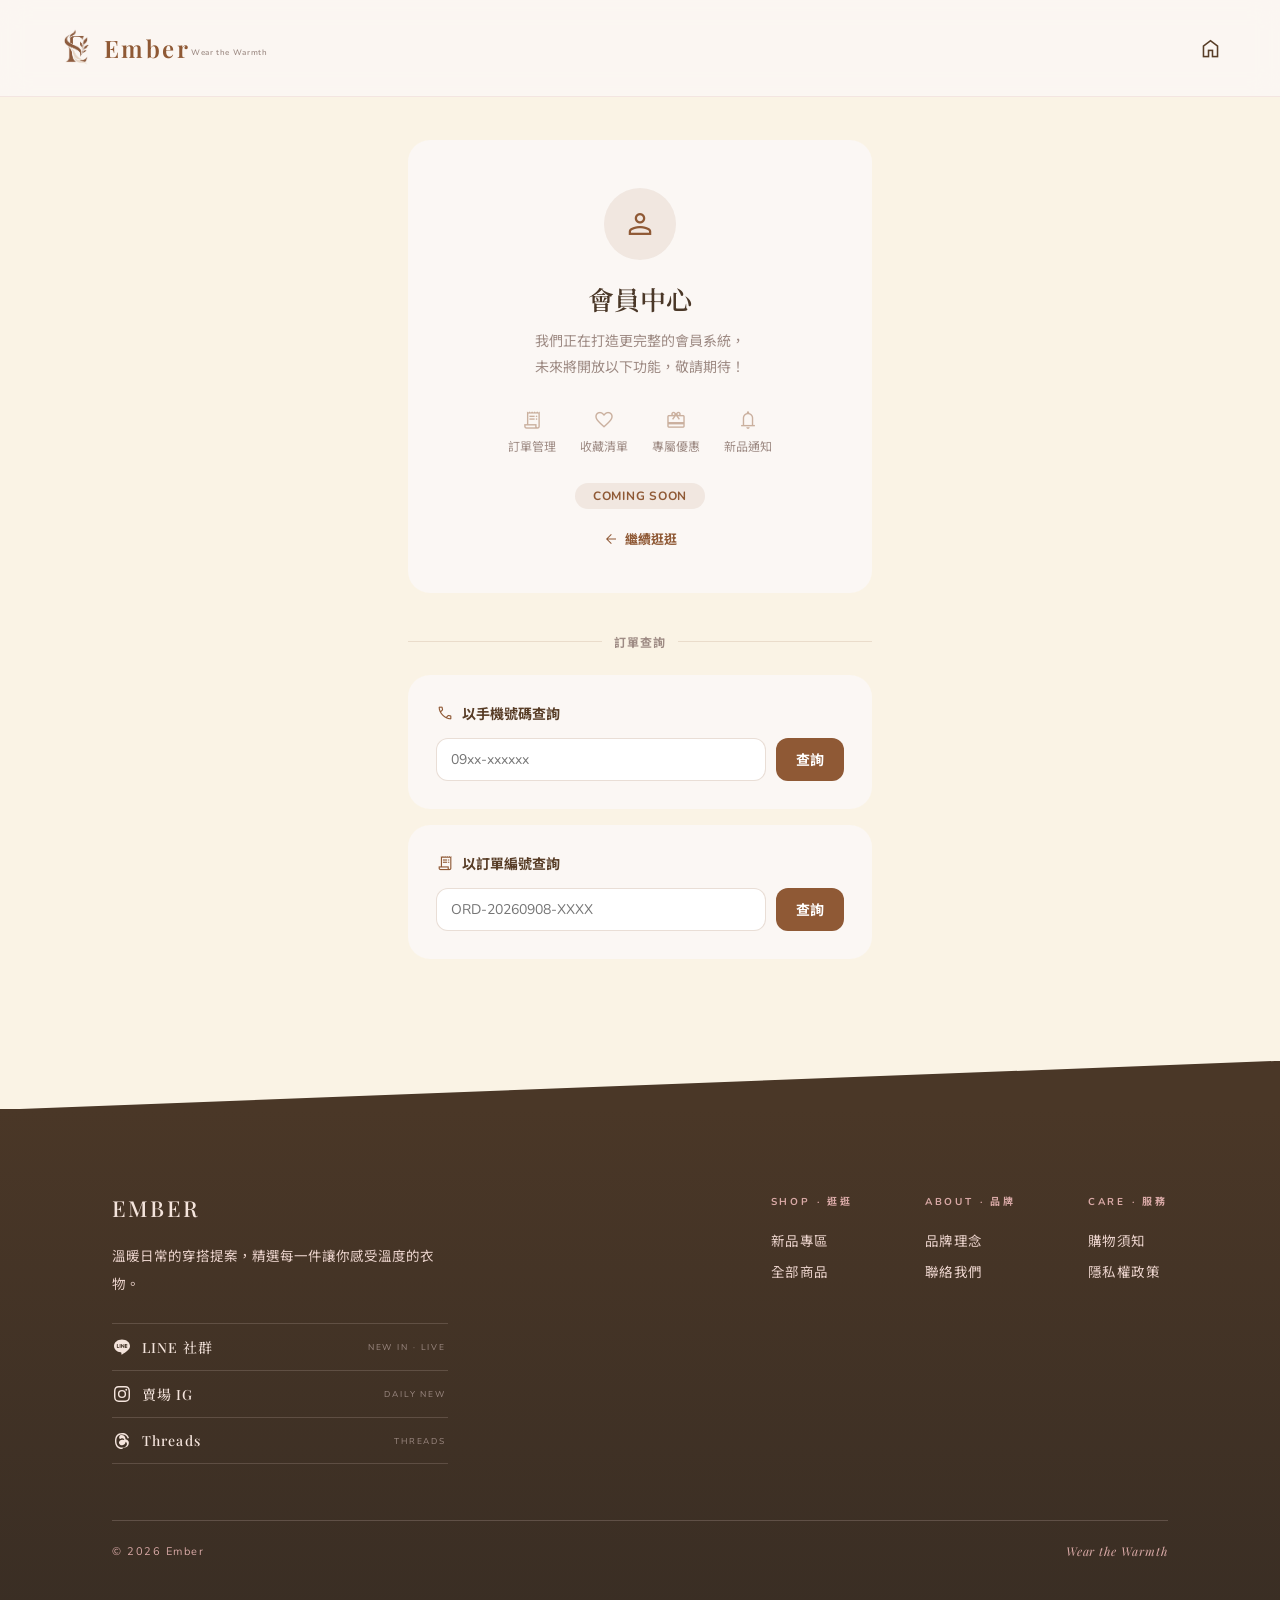
==== account.html @ b95851ab "update logo brand content" ====
<!DOCTYPE html>
<html lang="zh-Hant">
<head>
  <meta charset="utf-8">
  <meta name="viewport" content="width=device-width, initial-scale=1.0">
  <title>會員中心｜Ember</title>
  <meta name="theme-color" content="#FBF7F4">
  <link rel="preconnect" href="https://fonts.googleapis.com">
  <link rel="preconnect" href="https://fonts.gstatic.com" crossorigin>
  <link href="https://fonts.googleapis.com/css2?family=Playfair+Display:ital,wght@0,500;0,600;1,500;1,600&family=Noto+Serif+TC:wght@500;600;700&family=Nunito:ital,wght@0,300..800;1,400..700&family=Noto+Sans+TC:wght@300;400;500;700&display=swap" rel="stylesheet">
  <link href="https://fonts.googleapis.com/css2?family=Material+Symbols+Outlined:wght,FILL@100..700,0..1&display=swap" rel="stylesheet">
  <link rel="stylesheet" href="style.css">
  <style>
    .account-page {
      max-width: 560px;
      margin: 0 auto;
      padding: 120px 20px 80px;
    }
    @media (min-width: 768px) { .account-page { padding: 140px 48px 100px; } }

    /* ── Coming-soon banner ── */
    .coming-banner {
      text-align: center;
      padding: 48px 24px 40px;
      background: var(--c-surface);
      border-radius: var(--r-card);
      margin-bottom: 40px;
    }
    .coming-icon {
      width: 72px; height: 72px;
      margin: 0 auto 20px;
      background: rgba(143,89,53,.1);
      border-radius: 50%;
      display: flex; align-items: center; justify-content: center;
    }
    .coming-icon .material-symbols-outlined {
      font-size: 36px;
      color: var(--c-primary);
    }
    .coming-title {
      font-family: 'Noto Serif TC', serif;
      font-size: clamp(20px, 4vw, 26px);
      font-weight: 600;
      color: var(--c-ft-dark);
      margin-bottom: 12px;
    }
    .coming-sub {
      font-size: 14px;
      color: var(--c-secondary);
      line-height: 1.85;
      margin-bottom: 28px;
    }
    .coming-features {
      display: flex;
      justify-content: center;
      gap: 24px;
      flex-wrap: wrap;
      margin-bottom: 28px;
    }
    .coming-feat {
      display: flex; flex-direction: column; align-items: center; gap: 6px;
      font-size: 12px; color: var(--c-secondary);
    }
    .coming-feat .material-symbols-outlined {
      font-size: 22px;
      color: rgba(143,89,53,.45);
    }
    .coming-badge {
      display: inline-block;
      padding: 5px 18px;
      background: rgba(143,89,53,.1);
      border-radius: var(--r-pill);
      font-size: 12px; font-weight: 700;
      color: var(--c-primary);
      letter-spacing: .06em;
    }
    .coming-shop-link {
      display: inline-flex; align-items: center; gap: 6px;
      margin-top: 20px;
      font-size: 13px; font-weight: 700;
      color: var(--c-primary);
      text-decoration: none;
      transition: opacity .2s;
    }
    .coming-shop-link:hover { opacity: .75; }

    /* ── Divider ── */
    .section-divider {
      display: flex; align-items: center; gap: 12px;
      margin-bottom: 24px;
    }
    .section-divider::before,
    .section-divider::after {
      content: ''; flex: 1;
      height: 1px; background: rgba(143,89,53,.15);
    }
    .section-divider span {
      font-size: 12px; font-weight: 700;
      color: var(--c-secondary); letter-spacing: .08em;
      white-space: nowrap;
    }

    /* ── Query cards ── */
    .query-card {
      background: var(--c-surface);
      border-radius: var(--r-card);
      padding: 28px;
      margin-bottom: 16px;
    }
    .query-card-title {
      font-weight: 700; font-size: 14px;
      color: var(--c-on-surface);
      margin-bottom: 14px;
      display: flex; align-items: center; gap: 8px;
    }
    .query-card-title .material-symbols-outlined { color: var(--c-primary); font-size: 18px; }

    .query-row { display: flex; gap: 10px; }
    .query-input {
      flex: 1;
      padding: 11px 14px;
      border: 1.5px solid rgba(143,89,53,.2);
      border-radius: var(--r-input);
      background: #fff; font-family: inherit;
      font-size: 14px; color: var(--c-on-surface);
      outline: none; transition: border-color .2s;
    }
    .query-input:focus { border-color: var(--c-primary); }

    .btn-query {
      padding: 11px 20px;
      background: var(--c-primary); color: #fff;
      border: none; border-radius: var(--r-input);
      font-family: inherit; font-size: 14px; font-weight: 700;
      cursor: pointer; white-space: nowrap;
      transition: background .2s;
    }
    .btn-query:hover { background: var(--c-primary-dark); }
    .btn-query:disabled { opacity: .55; cursor: not-allowed; }

    /* ── Order result cards ── */
    .order-card {
      background: #fff;
      border-radius: 12px;
      padding: 16px 20px;
      margin-top: 10px;
      cursor: pointer;
      transition: box-shadow .2s;
      text-decoration: none; display: block; color: inherit;
      border: 1px solid rgba(143,89,53,.1);
    }
    .order-card:hover { box-shadow: 0 4px 20px rgba(74,43,39,.1); }
    .order-card-head {
      display: flex; justify-content: space-between; align-items: center;
      margin-bottom: 4px;
    }
    .order-no { font-size: 13px; font-weight: 700; }
    .order-date { font-size: 12px; color: var(--c-secondary); margin-bottom: 4px; }
    .status-pill {
      display: inline-block; padding: 2px 10px;
      border-radius: var(--r-pill);
      font-size: 12px; font-weight: 700;
    }
    .status-pending  { background: rgba(230,126,34,.15); color: #c0772a; }
    .status-paid     { background: rgba(39,174,96,.15);  color: #1e8449; }
    .status-shipped  { background: rgba(41,128,185,.15); color: #1a5e8a; }
    .status-done     { background: rgba(39,174,96,.15);  color: #1e8449; }
    .status-cancelled{ background: rgba(192,57,43,.15);  color: #922b21; }
    .order-items { font-size: 12px; color: var(--c-secondary); white-space: nowrap; overflow: hidden; text-overflow: ellipsis; }
    .order-total { font-size: 14px; font-weight: 700; color: var(--c-primary); margin-top: 4px; }

    .result-msg { font-size: 14px; color: var(--c-secondary); text-align: center; padding: 24px 0; }
  </style>
</head>
<body>

<!-- HEADER -->
<header id="site-header">
  <nav class="header-nav">
    <a href="index.html" class="header-logo" aria-label="品牌首頁">
      <img src="/image/cloth_logo.png" alt="Wear the Warmth">
      <p class="logo-text">Ember</p>
      <span class="logo-text-span">Wear the Warmth</span>
    </a>
    <div class="header-actions">
      <a href="index.html" class="icon-btn" aria-label="回首頁">
        <span class="material-symbols-outlined">home</span>
      </a>
      <button type="button" class="icon-btn" aria-label="購物車" onclick="Cart.open()">
        <span class="material-symbols-outlined">shopping_cart</span>
        <span id="cart-badge"></span>
      </button>
    </div>
  </nav>
</header>

<!-- CART DRAWER -->
<div id="cart-overlay" onclick="Cart.close()"></div>
<aside id="cart-drawer" aria-label="購物車">
  <div class="cart-head">
    <button class="cart-close" onclick="Cart.close()" aria-label="關閉購物車">
      <span class="material-symbols-outlined">close</span>
    </button>
    <p class="cart-title">SHOPPING CART <span style="color:#A85C55">♥</span></p>
    <span class="cart-subtitle">購 物 車</span>
  </div>
  <div class="cart-body" id="cart-body">
    <div class="cart-empty-state">
      <span class="material-symbols-outlined">shopping_cart</span>
      <p>購物車還空著</p>
      <a href="/#shop" onclick="Cart.close()">去逛逛 →</a>
    </div>
  </div>
  <div class="cart-foot">
    <div class="cart-total-box">
      <div class="cart-total-row">
        <span class="cart-total-label">小計</span>
        <span class="cart-total-amt" id="cart-total">NT$0</span>
      </div>
      <p class="cart-total-note">運費將於結帳時計算</p>
    </div>
    <a href="/checkout.html" class="cart-btn-checkout">前往結帳</a>
    <button class="cart-btn-continue" onclick="Cart.close()">繼續購物</button>
    <div class="cart-perks">
      <div class="cart-perk">
        <span class="material-symbols-outlined">local_shipping</span>
        <p class="cart-perk-title">滿額免運</p>
        <p class="cart-perk-desc">消費滿 NT$5,000<br>享免運優惠</p>
      </div>
      <div class="cart-perk">
        <span class="material-symbols-outlined">package_2</span>
        <p class="cart-perk-title">快速出貨</p>
        <p class="cart-perk-desc">現貨 1–3 天<br>快速出貨</p>
      </div>
      <div class="cart-perk">
        <span class="material-symbols-outlined">favorite</span>
        <p class="cart-perk-title">貼心服務</p>
        <p class="cart-perk-desc">有問題歡迎<br>聯繫客服</p>
      </div>
    </div>
  </div>
</aside>

<div id="toast"></div>

<main class="account-page">

  <!-- Coming Soon Banner -->
  <div class="coming-banner">
    <div class="coming-icon">
      <span class="material-symbols-outlined">person</span>
    </div>
    <h1 class="coming-title">會員中心</h1>
    <p class="coming-sub">
      我們正在打造更完整的會員系統，<br>
      未來將開放以下功能，敬請期待！
    </p>
    <div class="coming-features">
      <div class="coming-feat">
        <span class="material-symbols-outlined">receipt_long</span>
        訂單管理
      </div>
      <div class="coming-feat">
        <span class="material-symbols-outlined">favorite</span>
        收藏清單
      </div>
      <div class="coming-feat">
        <span class="material-symbols-outlined">redeem</span>
        專屬優惠
      </div>
      <div class="coming-feat">
        <span class="material-symbols-outlined">notifications</span>
        新品通知
      </div>
    </div>
    <span class="coming-badge">COMING SOON</span>
    <br>
    <a class="coming-shop-link" href="index.html#shop">
      <span class="material-symbols-outlined" style="font-size:16px">arrow_back</span>
      繼續逛逛
    </a>
  </div>

  <!-- 訂單查詢 -->
  <div class="section-divider"><span>訂單查詢</span></div>

  <div class="query-card">
    <p class="query-card-title">
      <span class="material-symbols-outlined">phone</span>以手機號碼查詢
    </p>
    <div class="query-row">
      <input class="query-input" type="tel" id="input-phone"
             placeholder="09xx-xxxxxx"
             onkeydown="if(event.key==='Enter') queryByPhone()">
      <button class="btn-query" id="btn-phone" onclick="queryByPhone()">查詢</button>
    </div>
    <div id="phone-results"></div>
  </div>

  <div class="query-card">
    <p class="query-card-title">
      <span class="material-symbols-outlined">receipt_long</span>以訂單編號查詢
    </p>
    <div class="query-row">
      <input class="query-input" type="text" id="input-order-no"
             placeholder="ORD-20260908-XXXX"
             onkeydown="if(event.key==='Enter') queryByOrderNo()">
      <button class="btn-query" id="btn-order-no" onclick="queryByOrderNo()">查詢</button>
    </div>
    <div id="orderno-results"></div>
  </div>

</main>

<!-- footer 由 script.js renderFooter() 動態插入 -->

<script src="script.js"></script>
<script>
  const API = 'https://brand-api.crazyfunlife8.workers.dev';

  const STATUS_LABEL = {
    pending:'待付款', paid:'已付款',
    shipped:'已出貨', done:'已完成', cancelled:'已取消',
  };

  async function queryByPhone() {
    const phone = document.getElementById('input-phone').value.trim();
    if (!phone) return;
    const btn = document.getElementById('btn-phone');
    btn.disabled = true; btn.textContent = '查詢中…';
    try {
      const res  = await fetch(`${API}/api/orders?phone=${encodeURIComponent(phone)}`);
      const data = await res.json();
      renderResults('phone-results', data.orders || []);
    } catch {
      document.getElementById('phone-results').innerHTML =
        '<p class="result-msg">查詢失敗，請稍後再試。</p>';
    } finally {
      btn.disabled = false; btn.textContent = '查詢';
    }
  }

  async function queryByOrderNo() {
    const no = document.getElementById('input-order-no').value.trim();
    if (!no) return;
    const btn = document.getElementById('btn-order-no');
    btn.disabled = true; btn.textContent = '查詢中…';
    try {
      const res  = await fetch(`${API}/api/orders/${no}`);
      const data = await res.json();
      if (data.ok) renderResults('orderno-results', [data.order]);
      else document.getElementById('orderno-results').innerHTML =
        '<p class="result-msg">找不到此訂單編號。</p>';
    } catch {
      document.getElementById('orderno-results').innerHTML =
        '<p class="result-msg">查詢失敗，請稍後再試。</p>';
    } finally {
      btn.disabled = false; btn.textContent = '查詢';
    }
  }

  function renderResults(containerId, orders) {
    const el = document.getElementById(containerId);
    if (!orders.length) {
      el.innerHTML = '<p class="result-msg">查無訂單紀錄。</p>';
      return;
    }
    el.innerHTML = orders.map(o => `
      <a class="order-card" href="order.html?no=${o.order_no}">
        <div class="order-card-head">
          <span class="order-no">${o.order_no}</span>
          <span class="status-pill status-${o.status}">${STATUS_LABEL[o.status] || o.status}</span>
        </div>
        <p class="order-date">${o.created_at?.slice(0,16) || ''}</p>
        <p class="order-items">${o.items.map(i => i.name).join('、')}</p>
        <p class="order-total">NT$${o.total.toLocaleString()}</p>
      </a>`).join('');
  }

  const urlNo = new URLSearchParams(location.search).get('no');
  if (urlNo) {
    document.getElementById('input-order-no').value = urlNo;
    queryByOrderNo();
  }
</script>
</body>
</html>
---- style.css ----
/* ══════════════════════════════════════════
   DESIGN TOKENS
══════════════════════════════════════════ */
:root {
  --c-primary:      #8f5935;
  --c-primary-dark: #754122;
  --c-surface:      #FBF7F4;
  --c-body:         #FAF3E5;
  --c-on-surface:   #583d27;
  --c-secondary:    #9E8B84;
  --c-accent:       #D9A9A6;
  --c-accent-mid:   #aa7a43;
  --c-ft-dark:      #4a3727;
  --c-ft-darker:    #3A2E24;
  --r-card:         22px;
  --r-btn:          14px;
  --r-pill:         9999px;
  --r-input:        12px;
}

/* ══════════════════════════════════════════
   BASE
══════════════════════════════════════════ */
*, *::before, *::after { box-sizing: border-box; margin: 0; padding: 0; }
html { scroll-behavior: smooth; }
body {
  font-family: 'Nunito', 'Noto Sans TC', sans-serif;
  background: var(--c-body);
  color: var(--c-on-surface);
  overflow-x: hidden;
  -webkit-font-smoothing: antialiased;
}
a { color: inherit; }
button { font-family: inherit; }
img { display: block; max-width: 100%; }

.material-symbols-outlined {
  font-variation-settings: 'FILL' 0, 'wght' 300, 'GRAD' 0, 'opsz' 24;
  vertical-align: middle;
}

/* ══════════════════════════════════════════
   SCROLL REVEAL
══════════════════════════════════════════ */
.reveal {
  opacity: 0;
  transform: translateY(20px);
  transition: opacity .8s cubic-bezier(.25,.46,.45,.94),
              transform .8s cubic-bezier(.25,.46,.45,.94);
}
.reveal.visible { opacity: 1; transform: translateY(0); }

/* ══════════════════════════════════════════
   HEADER
══════════════════════════════════════════ */
#site-header {
  position: fixed; top: 0; left: 0; width: 100%; z-index: 50;
  background: rgba(251,247,244,.92);
  backdrop-filter: blur(14px);
  -webkit-backdrop-filter: blur(14px);
  border-bottom: 1px solid rgba(192,128,122,.15);
  transition: box-shadow .3s;
}
#site-header.scrolled { box-shadow: 0 2px 20px rgba(74,43,39,.1); }

.header-nav {
  display: flex; align-items: center; gap: 4px;
  width: 100%; padding: 0 20px;
  max-width: 1280px; margin: 0 auto;
  height: 80px;
}
@media (min-width: 768px) { .header-nav { height: 96px; padding: 0 48px; } }

.header-logo {
  display: flex; align-items: center; text-decoration: none; flex-shrink: 0;
}
.header-logo img { height: 48px; width: auto; object-fit: contain; }
@media (min-width: 768px) { .header-logo img { height: 56px; } }
/* 文字 logo 備用 (沒有圖時顯示) */
.logo-text {
  font-family: 'Playfair Display', serif;
  font-size: 24px; font-weight: 600;
  color: var(--c-primary); letter-spacing: .1em;
}
.logo-text-span {
  font-family: 'Nunito', 'Noto Sans TC', sans-serif;
  font-size: 8px; font-weight: 600;
  color: var(--c-secondary); letter-spacing: .08em;
  top: 4px; left: 1px;
  position: relative;
}

.header-actions { display: flex; align-items: center; gap: 2px; margin-left: auto; }

.icon-btn {
  display: flex; align-items: center; justify-content: center;
  width: 44px; height: 44px;
  background: none; border: none; cursor: pointer;
  color: var(--c-on-surface);
  transition: color .3s;
  position: relative; text-decoration: none;
}
.icon-btn:hover { color: var(--c-primary); }
.icon-btn .material-symbols-outlined { font-size: 25px; }

#cart-badge {
  display: none; position: absolute; top: 5px; right: 2px;
  background: var(--c-primary); color: #FFF3EE;
  font-size: 10px; line-height: 1; border-radius: var(--r-pill);
  min-width: 16px; height: 16px;
  align-items: center; justify-content: center; padding: 0 3px;
}
#cart-badge.show { display: flex; }

/* Search Bar (below header) */
#search-bar {
  display: none; padding: 12px 20px;
  background: rgba(251,247,244,.98);
  border-top: 1px solid rgba(192,128,122,.12);
}
#search-bar.open { display: block; }
#search-input {
  width: 100%; padding: 10px 16px;
  background: #F5EDE8; border: 1px solid rgba(192,128,122,.3);
  border-radius: var(--r-input); outline: none;
  font-family: 'Nunito', 'Noto Sans TC', sans-serif;
  font-size: 14px; color: var(--c-on-surface);
  transition: border-color .25s;
}
#search-input:focus { border-color: var(--c-primary); }
#search-input::placeholder { color: var(--c-secondary); }

/* ══════════════════════════════════════════
   NAVIGATION DRAWER
══════════════════════════════════════════ */
#drawer-overlay {
  position: fixed; inset: 0;
  background: rgba(58,46,36,.25);
  backdrop-filter: blur(4px);
  z-index: 65;
  opacity: 0; pointer-events: none;
  transition: opacity .35s;
}
#drawer-overlay.open { opacity: 1; pointer-events: auto; }

#nav-drawer {
  position: fixed; inset: 0;
  background: var(--c-surface);
  z-index: 70;
  display: flex; flex-direction: column;
  overflow-y: auto;
  transform: translateX(-100%);
  transition: transform .4s cubic-bezier(.25,.46,.45,.94);
}
#nav-drawer.open { transform: translateX(0); }

.drawer-inner {
  display: flex; flex-direction: column; min-height: 100%;
  padding: 16px 24px 32px;
  max-width: 1280px; margin: 0 auto; width: 100%;
}
@media (min-width: 768px) { .drawer-inner { padding: 32px 48px 48px; } }

.drawer-topbar {
  display: flex; align-items: center; justify-content: space-between;
  height: 80px; margin-bottom: 24px; flex-shrink: 0;
}
@media (min-width: 768px) { .drawer-topbar { height: 96px; } }

.drawer-spacer { width: 48px; }

.drawer-logo img { height: 3.8rem; width: auto; object-fit: contain; }
@media (min-width: 768px) { .drawer-logo img { height: 5rem; } }

.drawer-close {
  display: flex; align-items: center; justify-content: center;
  width: 48px; height: 48px;
  background: none; border: none; cursor: pointer;
  color: var(--c-primary); transition: color .3s;
}
.drawer-close:hover { color: var(--c-on-surface); }
.drawer-close .material-symbols-outlined { font-size: 28px; }

/* Eyebrow */
.drawer-eyebrow {
  display: flex; align-items: center; gap: 14px;
  font-family: 'Nunito', sans-serif;
  font-size: 10px; letter-spacing: .4em; text-indent: .4em;
  text-transform: uppercase; color: var(--c-accent-mid);
}
.drawer-eyebrow::before, .drawer-eyebrow::after {
  content: ""; width: 30px; height: 1px;
}
.drawer-eyebrow::before { background: linear-gradient(90deg, transparent, rgba(192,128,122,.55)); }
.drawer-eyebrow::after  { background: linear-gradient(90deg, rgba(192,128,122,.55), transparent); }

/* Nav Links */
.drawer-nav {
  display: flex; flex-direction: column;
  align-items: center; justify-content: center;
  flex-grow: 1; gap: 24px;
}

.drawer-link {
  display: flex; flex-direction: column; align-items: center; gap: 7px;
  text-decoration: none; transition: opacity .3s;
}
.drawer-zh {
  font-family: 'Playfair Display', 'Noto Serif TC', Georgia, serif;
  font-weight: 500;
  font-size: clamp(21px, 4.6vw, 27px);
  letter-spacing: .3em; text-indent: .3em;
  color: var(--c-on-surface); line-height: 1.3; transition: color .3s;
}
.drawer-en {
  font-family: 'Playfair Display', serif;
  font-style: italic; font-size: 12.5px;
  letter-spacing: .08em; color: var(--c-accent-mid); transition: color .3s;
}
.drawer-link:hover .drawer-zh,
.drawer-link:hover .drawer-en { color: var(--c-primary); }

.drawer-sep { width: 26px; height: 1px; background: rgba(192,128,122,.4); }

/* Drawer footer */
.drawer-foot { margin-top: auto; padding-top: 40px; }
.drawer-tagline {
  display: flex; align-items: center; gap: 16px; margin-bottom: 24px;
}
.drawer-tagline-line { flex: 1; height: 1px; background: rgba(192,128,122,.3); }
.drawer-tagline-text {
  font-size: 10px; letter-spacing: .35em; text-transform: uppercase;
  color: rgba(158,139,132,.8); white-space: nowrap;
}
.drawer-socials { display: flex; flex-wrap: wrap; justify-content: center; gap: 24px; }
@media (min-width: 768px) { .drawer-socials { gap: 48px; } }
.drawer-social-link {
  font-size: 11px; letter-spacing: .15em; text-transform: uppercase;
  color: rgba(58,46,36,.7); text-decoration: none; transition: color .3s;
}
.drawer-social-link:hover { color: var(--c-primary); }

/* ══════════════════════════════════════════
   HERO
══════════════════════════════════════════ */
.hero {
  position: relative; overflow: hidden; text-align: center;
  padding: 58px 24px 0;
  background-color: var(--c-surface);
}

.hero-inner {
  position: relative; z-index: 2;
  max-width: 560px; margin: 0 auto; padding-bottom: 58px;
  opacity: 0; transform: translateY(16px);
  animation: heroIn .8s cubic-bezier(.2,.65,.25,1) .05s forwards;
}
@keyframes heroIn { to { opacity: 1; transform: none; } }
@media (prefers-reduced-motion: reduce) {
  .hero-inner { animation: none; opacity: 1; transform: none; }
}

.hero-logo { width: min(46vw, 210px); margin: 0 auto; }
.hero-logo img { width: 100%; height: auto; }

.hero-tagline {
  margin-top: 10px;
  font-family: 'Nunito', sans-serif; font-style: italic; font-weight: 600;
  font-size: 13.5px; letter-spacing: .18em; color: var(--c-secondary);
}

.hero-cta {
  display: inline-flex; align-items: center; gap: 9px;
  margin-top: 26px; padding: 15px 40px;
  background: var(--c-primary); color: #FFF3EE;
  text-decoration: none; border-radius: var(--r-pill);
  font-family: 'Nunito', 'Noto Sans TC', sans-serif;
  font-weight: 700; font-size: 13.5px; letter-spacing: .2em;
  box-shadow: 0 10px 24px -10px rgba(168,92,85,.55);
  transition: transform .25s cubic-bezier(.34,1.56,.64,1), box-shadow .25s;
}
.hero-cta:hover { transform: translateY(-3px) scale(1.02); box-shadow: 0 16px 30px -12px rgba(168,92,85,.6); }
.hero-cta .material-symbols-outlined { font-size: 17px; }

/* Deco elements */
.hero-deco {
  position: absolute; pointer-events: none; z-index: 0;
  width: clamp(70px, 12vw, 130px);
  height: clamp(70px, 12vw, 130px);
  border-radius: 50%;
  background: rgba(168,92,85,.06);
  opacity: .7;
}
.hero-deco.d1 { left: 4vw; top: 16%; rotate: -14deg; animation: floatY 7s ease-in-out infinite; }
.hero-deco.d2 { right: 3vw; bottom: 26%; rotate: 12deg; animation: floatY 8.5s ease-in-out infinite reverse; }
@keyframes floatY { 0%,100%{ translate: 0 0 } 50%{ translate: 0 -14px } }

.hero-spark {
  position: absolute; pointer-events: none;
  color: var(--c-accent); font-size: 15px; opacity: .85;
  animation: twinkle 2.6s ease-in-out infinite;
}
@keyframes twinkle { 0%,100%{ opacity: .25 } 50%{ opacity: .9 } }
@media (prefers-reduced-motion: reduce) { .hero-deco, .hero-spark { animation: none; } }

/* ══════════════════════════════════════════
   ANNOUNCEMENT BANNER (optional)
══════════════════════════════════════════ */
.announce-bar {
  background: var(--c-primary); color: #FFF3EE;
  text-align: center; padding: 10px 16px;
  font-size: 12.5px; letter-spacing: .1em;
  display: flex; align-items: center; justify-content: center; gap: 8px;
}
.announce-bar .material-symbols-outlined { font-size: 16px; }

/* ══════════════════════════════════════════
   PRODUCT SECTION
══════════════════════════════════════════ */
.shop-section {
  padding: 48px 20px 64px;
  max-width: 1280px; margin: 0 auto;
  border-top: 1px solid rgba(192,128,122,.1);
}
@media (min-width: 768px) { .shop-section { padding: 80px 48px; } }

.section-head { margin-bottom: 24px; }
@media (min-width: 768px) { .section-head { margin-bottom: 36px; } }

.section-title {
  font-family: 'Playfair Display', 'Noto Serif TC', Georgia, serif;
  font-size: 28px; font-weight: 500;
  color: var(--c-on-surface); line-height: 1.3; margin-bottom: 8px;
}
@media (min-width: 768px) { .section-title { font-size: 32px; } }

.section-subtitle { font-size: 15px; color: var(--c-secondary); }

/* ── Shop Layout ── */
.shop-layout {
  display: flex;
  align-items: flex-start;
}

/* ── Left Sidebar ── */
.shop-sidebar { display: none; }
@media (min-width: 768px) {
  .shop-sidebar {
    display: block;
    width: 172px;
    flex-shrink: 0;
    position: sticky;
    top: 108px;
    padding-right: 28px;
    margin-right: 40px;
    border-right: 1px solid rgba(192,128,122,.15);
  }
}

.sidebar-group { margin-bottom: 28px; }

.sidebar-group-title {
  display: block;
  font-family: 'Nunito', sans-serif;
  font-size: 10px; letter-spacing: .3em; text-transform: uppercase;
  color: var(--c-accent-mid);
  padding-bottom: 10px;
  border-bottom: 1px solid rgba(192,128,122,.18);
  margin-bottom: 6px;
}

.sidebar-list { list-style: none; }

.sidebar-btn {
  display: block; width: 100%;
  padding: 9px 12px 9px 14px;
  background: none;
  border: none;
  border-left: 2.5px solid transparent;
  cursor: pointer; text-align: left;
  font-family: 'Noto Sans TC', 'Nunito', sans-serif;
  font-size: 14px;
  color: var(--c-secondary);
  border-radius: 0 8px 8px 0;
  transition: background .2s, color .2s, border-color .2s;
}
.sidebar-btn:hover {
  background: rgba(168,92,85,.06);
  color: var(--c-on-surface);
}
.sidebar-btn.active {
  border-left-color: var(--c-primary);
  background: rgba(168,92,85,.08);
  color: var(--c-primary);
  font-weight: 600;
}

/* ── Sidebar parent / sub ── */
.sidebar-btn--parent {
  font-weight: 600;
  color: var(--c-on-surface);
  margin-top: 6px;
}
.sb-en {
  /* font-style: italic; */
  font-weight: 800;
  /* color: var(--c-accent-mid); */
  letter-spacing: .04em;
  margin-right: 3px;
}

.sidebar-sub {
  list-style: none;
  padding-left: 16px;
  margin-left: 14px;
  margin-bottom: 4px;
  border-left: 1px solid rgba(192,128,122,.2);
}
.sidebar-btn--sub {
  font-size: 13px;
  color: var(--c-secondary);
  padding-top: 6px;
  padding-bottom: 6px;
}
.sidebar-btn--sub:hover { color: var(--c-on-surface); }
.sidebar-btn--sub.active { color: var(--c-primary); }

/* ── Mobile filter bar ── */
.mobile-filter {
  display: flex; overflow-x: auto; gap: 8px;
  padding-bottom: 4px; margin-bottom: 24px;
  scrollbar-width: none;
}
.mobile-filter::-webkit-scrollbar { display: none; }
@media (min-width: 768px) { .mobile-filter { display: none; } }

.mobile-filter-btn {
  padding: 7px 16px; flex-shrink: 0;
  background: none; border: 1.5px solid rgba(192,128,122,.35);
  border-radius: var(--r-pill); cursor: pointer;
  font-family: 'Nunito', 'Noto Sans TC', sans-serif;
  font-size: 12.5px; font-weight: 600; letter-spacing: .06em;
  color: var(--c-secondary); white-space: nowrap;
  transition: background .2s, border-color .2s, color .2s;
}
.mobile-filter-btn:hover { border-color: var(--c-primary); color: var(--c-primary); }
.mobile-filter-btn.active {
  background: var(--c-primary); border-color: var(--c-primary); color: #FFF3EE;
}

/* ── Shop main ── */
.shop-main { flex: 1; min-width: 0; }
@media (min-width: 768px) {
  .shop-main .product-grid { grid-template-columns: repeat(3, 1fr); }
}

/* Product Grid */
.product-grid {
  display: grid;
  grid-template-columns: repeat(2, 1fr);
  gap: 12px;
}
@media (min-width: 768px) { .product-grid { grid-template-columns: repeat(4, 1fr); gap: 40px; } }

.product-card {
  display: flex; flex-direction: column;
  background: #FFF9F5; border-radius: var(--r-card);
  overflow: hidden; text-decoration: none;
  transition: transform .3s cubic-bezier(.34,1.2,.64,1), box-shadow .3s;
}
.product-card:hover {
  transform: translateY(-4px);
  box-shadow: 0 16px 40px -12px rgba(74,43,39,.18);
}

.product-img-wrap {
  width: 100%; padding-top: 130%;
  position: relative; background: #F5EDE8; overflow: hidden;
}
.product-img-wrap img {
  position: absolute; inset: 0; width: 100%; height: 100%;
  object-fit: cover; transition: transform .5s ease;
}
.product-card:hover .product-img-wrap img { transform: scale(1.04); }

.product-img-placeholder {
  position: absolute; inset: 0;
  display: flex; align-items: center; justify-content: center;
  color: rgba(168,92,85,.2);
}
.product-img-placeholder .material-symbols-outlined { font-size: 52px; }

.product-badges {
  position: absolute; top: 10px; left: 10px;
  display: flex; flex-direction: column; gap: 5px;
}
.badge {
  display: inline-flex; align-items: center;
  padding: 3px 10px; border-radius: var(--r-pill);
  font-size: 10px; font-weight: 700; letter-spacing: .12em;
  font-family: 'Nunito', sans-serif;
}
.badge-new  { background: var(--c-primary); color: #FFF3EE; }
.badge-hot  { background: #3A2E24; color: #FAF3E5; }
.badge-sold { background: rgba(58,46,36,.5); color: rgba(250,243,229,.7); }

.product-info { padding: 12px 14px 16px; }
@media (min-width: 768px) { .product-info { padding: 16px 18px 20px; } }

.product-name {
  font-family: 'Noto Sans TC', sans-serif;
  font-size: 14px; font-weight: 500;
  color: var(--c-on-surface); line-height: 1.5; margin-bottom: 6px;
}
.product-price {
  font-family: 'Nunito', sans-serif;
  font-size: 15px; font-weight: 700; color: var(--c-primary);
}
.product-price-original {
  font-size: 12px; color: var(--c-secondary);
  text-decoration: line-through; margin-left: 6px;
}

.empty-state {
  grid-column: 1 / -1; text-align: center;
  padding: 80px 0; color: var(--c-secondary); font-size: 15px;
}

/* ══════════════════════════════════════════
   SOCIAL / FOLLOW SECTION
══════════════════════════════════════════ */
.social-section {
  padding: 80px 20px;
  background: var(--c-surface);
  border-top: 1px solid rgba(192,128,122,.1);
  text-align: center;
}
.social-inner { max-width: 640px; margin: 0 auto; }

.social-eyebrow {
  display: block; margin-bottom: 16px;
  font-size: 10px; letter-spacing: .25em; text-transform: uppercase;
  color: var(--c-secondary);
}
.social-title {
  font-family: 'Playfair Display', 'Noto Serif TC', Georgia, serif;
  font-size: 28px; font-weight: 500;
  color: var(--c-primary); margin-bottom: 20px; line-height: 1.4;
}
@media (min-width: 768px) { .social-title { font-size: 36px; } }

.social-desc {
  font-size: 15px; color: var(--c-secondary); line-height: 1.8;
  margin-bottom: 40px;
}
.social-btns {
  display: flex; flex-direction: column; gap: 12px;
  justify-content: center; align-items: center;
}
@media (min-width: 640px) { .social-btns { flex-direction: row; } }

.btn-solid {
  display: inline-flex; align-items: center; justify-content: center; gap: 8px;
  padding: 16px 32px;
  background: var(--c-primary); color: #FFF3EE;
  font-family: 'Nunito', 'Noto Sans TC', sans-serif;
  font-size: 11px; font-weight: 700; letter-spacing: .2em; text-transform: uppercase;
  text-decoration: none; border-radius: var(--r-btn);
  transition: transform .25s cubic-bezier(.34,1.56,.64,1), box-shadow .25s;
}
.btn-solid:hover { transform: translateY(-2px); box-shadow: 0 10px 24px -8px rgba(168,92,85,.4); }
.btn-solid .material-symbols-outlined { font-size: 16px; }

.btn-outline {
  display: inline-flex; align-items: center; justify-content: center; gap: 8px;
  padding: 16px 32px;
  background: transparent; border: 1.5px solid var(--c-primary); color: var(--c-primary);
  font-family: 'Nunito', 'Noto Sans TC', sans-serif;
  font-size: 11px; font-weight: 700; letter-spacing: .2em; text-transform: uppercase;
  text-decoration: none; border-radius: var(--r-btn);
  transition: background .25s;
}
.btn-outline:hover { background: rgba(168,92,85,.06); }
.btn-outline .material-symbols-outlined { font-size: 16px; }

/* ══════════════════════════════════════════
   FOOTER
══════════════════════════════════════════ */
footer {
  position: relative; margin-top: 34px;
  background: linear-gradient(180deg, var(--c-ft-dark) 0%, var(--c-ft-darker) 100%);
}
/* footer::before {
  content: ""; position: absolute; top: -12px; left: 0; right: 0; height: 13px;
  background-image: radial-gradient(circle at 13px 14px, var(--c-ft-dark) 13px, transparent 13.6px);
  background-size: 26px 13px; background-repeat: repeat-x;
} */
footer::before {
  content: "";
  position: absolute;
  left: 0; right: 0;
  top: -48px; height: 49px;
  background: var(--c-ft-dark);
  clip-path: polygon(0 100%, 100% 0, 100% 100%);
}

.footer-wrap { max-width: 1152px; margin: 0 auto; padding: 64px 24px 40px; }
@media (min-width: 768px) { .footer-wrap { padding: 84px 48px 48px; } }

.footer-grid { display: flex; flex-direction: column; gap: 44px; }
@media (min-width: 768px) { .footer-grid { flex-direction: row; justify-content: space-between; gap: 64px; } }

.footer-brand img { height: 38px; width: auto; object-fit: contain; }
.footer-brand-text {
  font-family: 'Playfair Display', serif;
  font-size: 22px; font-weight: 500; color: #F4E4DC; letter-spacing: .1em;
}
.footer-blurb {
  margin-top: 20px;
  font-family: 'Nunito', 'Noto Sans TC', sans-serif;
  font-size: 13.5px; line-height: 2.1; color: #EBD3CC; max-width: 21rem;
}

.footer-social { margin-top: 24px; display: flex; flex-direction: column; max-width: 21rem; }
.footer-social a {
  display: flex; align-items: center; gap: 12px;
  padding: 13px 2px; text-decoration: none;
  border-bottom: 1px solid rgba(234,211,206,.18);
  color: #F4E4DC; transition: color .25s, padding-left .25s;
}
.footer-social a:first-child { border-top: 1px solid rgba(234,211,206,.18); }
.footer-social a:hover { color: #F7CBD0; padding-left: 5px; }
.footer-social .material-symbols-outlined { font-size: 18px; color: var(--c-accent); }
.footer-social b {
  font-family: 'Playfair Display', 'Noto Serif TC', Georgia, serif;
  font-weight: 500; font-size: 14px; letter-spacing: .08em;
}
.footer-social i {
  margin-left: auto; font-style: normal; font-family: 'Nunito', sans-serif;
  font-size: 8.5px; letter-spacing: .22em; text-transform: uppercase; color: var(--c-secondary);
}

.footer-store {
  display: flex; gap: 10px; align-items: flex-start;
  margin-top: 20px; text-decoration: none; max-width: 21rem;
}
.footer-store .material-symbols-outlined { font-size: 18px; color: var(--c-accent); margin-top: 3px; flex-shrink: 0; }
.footer-store-addr { display: block; font-size: 13px; line-height: 1.8; color: #F4E4DC; letter-spacing: .05em; }
.footer-store-hours { display: block; font-size: 11px; letter-spacing: .1em; color: var(--c-secondary); margin-top: 2px; }
.footer-store:hover .footer-store-addr { color: #F7CBD0; }

.footer-cols { display: grid; grid-template-columns: 1fr 1fr; gap: 36px; }
@media (min-width: 768px) { .footer-cols { display: flex; gap: 72px; } }

.footer-col h5 {
  font-size: 10px; letter-spacing: .28em; text-transform: uppercase;
  color: var(--c-accent); margin-bottom: 16px;
}
.footer-col a {
  display: block; font-size: 13.5px; letter-spacing: .04em;
  color: #EBD3CC; text-decoration: none; padding: 5px 0; transition: color .25s;
}
.footer-col a:hover { color: #F7CBD0; }

.footer-bar {
  border-top: 1px solid rgba(234,211,206,.2); margin-top: 56px; padding-top: 22px;
  display: flex; flex-direction: column; gap: 6px;
  align-items: center; text-align: center;
}
@media (min-width: 640px) { .footer-bar { flex-direction: row; justify-content: space-between; text-align: left; } }
.footer-bar .ft-copy { font-size: 11px; letter-spacing: .14em; color: var(--c-accent); }
.footer-bar .ft-tagline {
  font-family: 'Playfair Display', serif; font-style: italic;
  font-size: 12px; letter-spacing: .08em; color: var(--c-accent);
}

/* ══════════════════════════════════════════
   CONTACT FAB + POPUP
══════════════════════════════════════════ */
.fab-contact {
  position: fixed; right: 14px; bottom: 92px; z-index: 60;
  width: 56px; height: 56px; border-radius: 50%;
  background: #FFF9F0; border: 3px solid #F1E2D9; padding: 0;
  display: flex; align-items: center; justify-content: center;
  cursor: pointer;
  box-shadow: 0 10px 22px -8px rgba(74,43,39,.45);
  animation: fabFloat 3.2s ease-in-out infinite;
  transition: transform .25s cubic-bezier(.34,1.56,.64,1);
}
.fab-contact:hover { transform: scale(1.12) rotate(-4deg); }
.fab-contact .material-symbols-outlined { font-size: 26px; color: var(--c-primary); }
@keyframes fabFloat { 0%,100%{ translate: 0 0 } 50%{ translate: 0 -5px } }
@media (min-width: 768px) { .fab-contact { right: 24px; bottom: 28px; } }
@media (prefers-reduced-motion: reduce) { .fab-contact { animation: none; } }

.contact-pop {
  position: fixed; right: 14px; bottom: 158px; z-index: 70;
  width: min(272px, calc(100vw - 28px));
  background: #FFF9F0; border: 1px solid #F1E2D9; border-radius: 22px;
  padding: 16px 16px 13px;
  box-shadow: 0 18px 44px -14px rgba(74,43,39,.35);
  display: none; transform-origin: 100% 100%;
}
.contact-pop.open { display: block; animation: popIn .28s cubic-bezier(.34,1.56,.64,1); }
@keyframes popIn { from{ opacity:0; transform:scale(.88) translateY(8px) } to{ opacity:1; transform:none } }
@media (min-width: 768px) { .contact-pop { right: 24px; bottom: 96px; } }
@media (prefers-reduced-motion: reduce) { .contact-pop.open { animation: none; } }

.cp-head {
  display: flex; align-items: center; justify-content: space-between; margin-bottom: 6px;
}
.cp-head span {
  font-family: 'Playfair Display', 'Noto Serif TC', serif;
  font-size: 13.5px; letter-spacing: .14em; color: var(--c-primary);
}
.cp-head button {
  background: none; border: 0; cursor: pointer;
  font-size: 20px; line-height: 1; color: var(--c-accent-mid); padding: 2px 4px;
}
.cp-link {
  display: flex; align-items: center; gap: 11px;
  padding: 9px 4px; text-decoration: none; border-radius: var(--r-btn);
  transition: background .2s;
}
.cp-link:hover { background: rgba(192,128,122,.08); }
.cp-icon {
  width: 44px; height: 44px; border-radius: 12px;
  background: #F0E8E4; display: flex; align-items: center; justify-content: center; flex-shrink: 0;
}
.cp-icon .material-symbols-outlined { font-size: 22px; color: var(--c-primary); }
.cp-text b { display: block; font-size: 13.5px; font-weight: 700; color: #3A2E24; }
.cp-text i { font-style: normal; font-size: 12px; color: var(--c-primary); letter-spacing: .04em; }
.cp-arrow { margin-left: auto; color: var(--c-accent-mid); font-size: 15px; }
.cp-note {
  margin-top: 7px; padding-top: 9px;
  border-top: 1px solid rgba(192,128,122,.18);
  text-align: center; font-size: 11px; letter-spacing: .06em; color: var(--c-secondary);
}

/* ══════════════════════════════════════════
   CART DRAWER
══════════════════════════════════════════ */
#cart-overlay {
  display: none; position: fixed; inset: 0;
  background: rgba(0,0,0,.4); z-index: 60;
}
#cart-overlay.open { display: block; }

#cart-drawer {
  position: fixed; top: 0; right: 0;
  height: 100%; width: 100%; max-width: 448px;
  background: var(--c-surface); z-index: 70;
  transform: translateX(100%);
  transition: transform .3s cubic-bezier(.25,.46,.45,.94);
  display: flex; flex-direction: column;
  box-shadow: -8px 0 40px rgba(74,43,39,.15);
}
#cart-drawer.open { transform: translateX(0); }

.cart-head {
  padding: 24px 24px 16px; border-bottom: 1px solid rgba(192,128,122,.15);
  position: relative; text-align: center; flex-shrink: 0;
}
.cart-title {
  font-family: 'Playfair Display', 'Noto Serif TC', serif;
  font-size: 22px; letter-spacing: .1em; line-height: 1.2;
}
.cart-subtitle {
  font-size: 10px; letter-spacing: .35em; text-transform: uppercase;
  color: var(--c-secondary); display: block; margin-top: 5px;
}
.cart-close {
  position: absolute; top: 12px; right: 10px;
  width: 40px; height: 40px;
  display: flex; align-items: center; justify-content: center;
  background: none; border: none; cursor: pointer;
  color: var(--c-secondary); transition: color .3s;
}
.cart-close:hover { color: var(--c-primary); }

.cart-body { flex-grow: 1; overflow-y: auto; padding: 24px; }

.cart-empty-state {
  display: flex; flex-direction: column; align-items: center; justify-content: center;
  gap: 12px; min-height: 280px; padding-top: 60px;
}
.cart-empty-state .material-symbols-outlined { font-size: 56px; color: rgba(168,92,85,.2); }
.cart-empty-state p { font-size: 14px; color: var(--c-secondary); }
.cart-empty-state a {
  font-size: 11px; letter-spacing: .2em; color: var(--c-primary);
  text-decoration: none; border-bottom: 1px solid rgba(168,92,85,.4); padding-bottom: 2px;
}

.cart-item {
  display: flex; gap: 16px; padding: 20px 0;
  border-bottom: 1px solid rgba(192,128,122,.12);
}
.cart-item-img {
  width: 68px; height: 84px; border-radius: 12px;
  background: #F5EDE8; overflow: hidden; flex-shrink: 0;
}
.cart-item-img img { width: 100%; height: 100%; object-fit: cover; }
.cart-item-info { flex-grow: 1; min-width: 0; }
.cart-item-name { font-size: 14.5px; color: var(--c-on-surface); line-height: 1.4; }
.cart-item-variant { font-size: 11px; color: var(--c-secondary); margin-top: 4px; }
.cart-item-row { display: flex; justify-content: space-between; align-items: center; margin-top: 10px; }
.cart-item-price { font-size: 14px; color: var(--c-primary); font-weight: 700; }
.cart-item-qty { font-size: 12px; color: var(--c-secondary); }
.cart-item-remove {
  margin-top: 6px; font-size: 10.5px; color: rgba(168,92,85,.7);
  background: none; border: none; cursor: pointer;
  display: flex; align-items: center; gap: 4px; padding: 0;
}
.cart-item-remove .material-symbols-outlined { font-size: 13px; }

.cart-foot { border-top: 1px solid rgba(192,128,122,.15); padding: 16px 24px 24px; flex-shrink: 0; }
.cart-total-box {
  border: 1px solid rgba(192,128,122,.28); border-radius: 16px;
  padding: 14px 16px; background: rgba(255,255,255,.45);
}
.cart-total-row { display: flex; justify-content: space-between; align-items: flex-end; }
.cart-total-label { font-size: 11px; letter-spacing: .2em; text-transform: uppercase; color: var(--c-secondary); }
.cart-total-amt {
  font-family: 'Nunito', sans-serif; font-size: 24px; font-weight: 700;
  color: var(--c-primary); line-height: 1;
}
.cart-total-note { font-size: 11px; color: rgba(158,139,132,.7); margin-top: 7px; }
.cart-btn-checkout {
  display: block; text-align: center; margin-top: 14px; padding: 16px;
  background: var(--c-primary); color: #FFF3EE; text-decoration: none;
  font-size: 11px; font-weight: 700; letter-spacing: .25em; text-transform: uppercase;
  border-radius: var(--r-btn); transition: opacity .25s;
}
.cart-btn-checkout:hover { opacity: .9; }
.cart-btn-continue {
  display: block; width: 100%; text-align: center; margin-top: 10px; padding: 16px;
  background: transparent; border: 1.5px solid var(--c-primary); color: var(--c-primary);
  font-size: 11px; font-weight: 700; letter-spacing: .25em; text-transform: uppercase;
  cursor: pointer; border-radius: var(--r-btn); transition: background .25s;
}
.cart-btn-continue:hover { background: rgba(168,92,85,.05); }
.cart-perks {
  display: grid; grid-template-columns: repeat(3, 1fr); gap: 8px;
  margin-top: 18px; text-align: center;
}
.cart-perk .material-symbols-outlined { font-size: 22px; color: var(--c-primary); }
.cart-perk-title { font-size: 11.5px; color: #5A4334; font-weight: 600; margin-top: 3px; }
.cart-perk-desc { font-size: 10.5px; color: #9C8B80; line-height: 1.55; margin-top: 2px; }

/* ══════════════════════════════════════════
   TOAST
══════════════════════════════════════════ */
#toast {
  position: fixed; left: 50%; bottom: 96px; z-index: 95;
  transform: translate(-50%, 10px); opacity: 0; pointer-events: none;
  transition: opacity .3s, transform .3s;
}
#toast.show { opacity: 1; transform: translate(-50%, 0); }
.toast-body {
  display: flex; align-items: center; gap: 8px;
  background: var(--c-primary); color: #FFF3EE;
  padding: 12px 20px; border-radius: var(--r-pill);
  box-shadow: 0 8px 24px rgba(168,92,85,.35);
  font-size: 14px; white-space: nowrap;
}
.toast-body .material-symbols-outlined { font-size: 18px; }

/* ══════════════════════════════════════════
   MAIN OFFSET
══════════════════════════════════════════ */
main { margin-top: 80px; }
@media (min-width: 768px) { main { margin-top: 96px; } }

/* ══════════════════════════════════════════
   CART HIDDEN — 賣貨便賣場模式
   還原購物車：刪除此區塊即可
══════════════════════════════════════════ */
button[aria-label="購物車"],
a[aria-label="會員中心"],
#cart-overlay,
#cart-drawer,
.btn-cart,
.btn-buy,
.qty-row { display: none !important; }
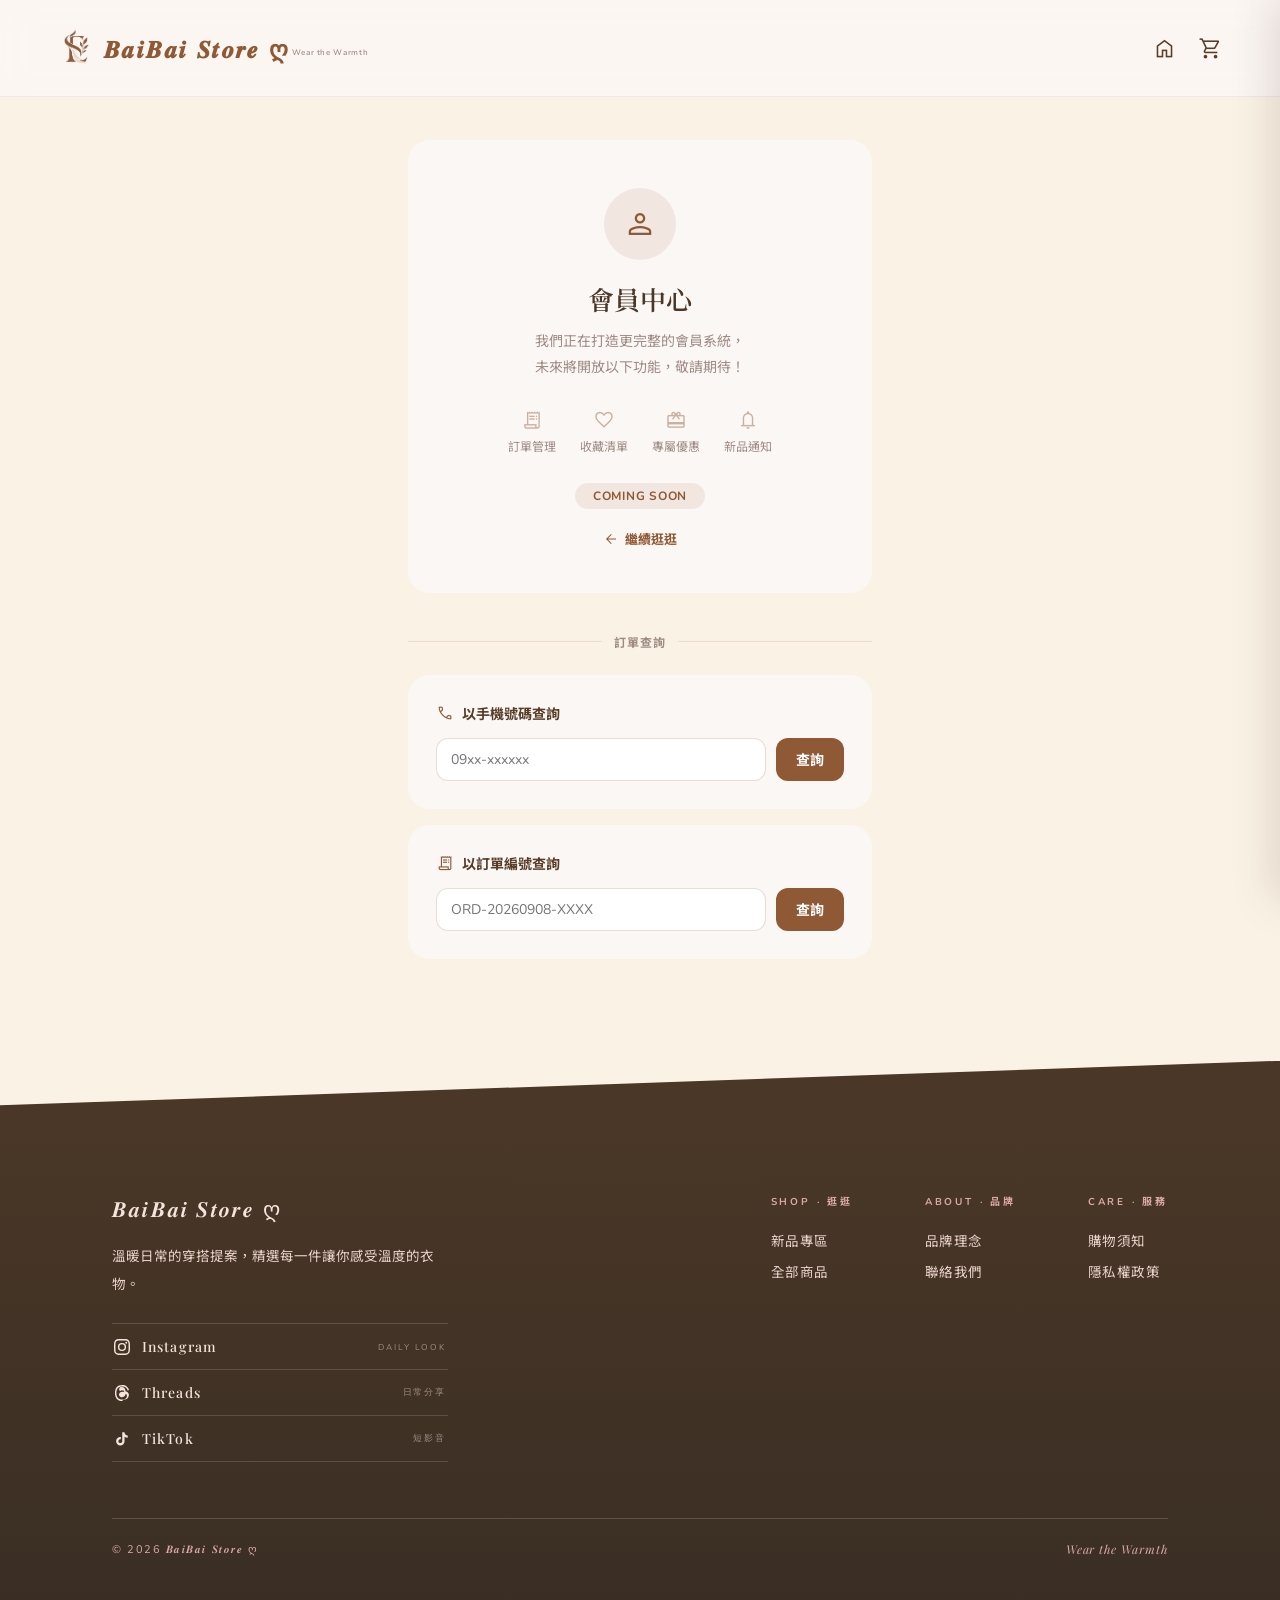
==== commit 3ab0dbc7: "update website name & notice privacy" ====
--- a/account.html
+++ b/account.html
@@ -3,8 +3,13 @@
 <head>
   <meta charset="utf-8">
   <meta name="viewport" content="width=device-width, initial-scale=1.0">
-  <title>會員中心｜Ember</title>
+  <title>會員中心｜𝑩𝒂𝒊𝑩𝒂𝒊 𝑺𝒕𝒐𝒓𝒆 ღ</title>
   <meta name="theme-color" content="#FBF7F4">
+  <link rel="icon" type="image/x-icon" href="/image/favicon.ico">
+  <link rel="icon" type="image/png" sizes="32x32" href="/image/favicon-32x32.png">
+  <link rel="icon" type="image/png" sizes="16x16" href="/image/favicon-16x16.png">
+  <link rel="apple-touch-icon" sizes="180x180" href="/image/apple-touch-icon.png">
+  <link rel="manifest" href="/image/site.webmanifest">
   <link rel="preconnect" href="https://fonts.googleapis.com">
   <link rel="preconnect" href="https://fonts.gstatic.com" crossorigin>
   <link href="https://fonts.googleapis.com/css2?family=Playfair+Display:ital,wght@0,500;0,600;1,500;1,600&family=Noto+Serif+TC:wght@500;600;700&family=Nunito:ital,wght@0,300..800;1,400..700&family=Noto+Sans+TC:wght@300;400;500;700&display=swap" rel="stylesheet">
@@ -179,7 +184,7 @@
   <nav class="header-nav">
     <a href="index.html" class="header-logo" aria-label="品牌首頁">
       <img src="/image/cloth_logo.png" alt="Wear the Warmth">
-      <p class="logo-text">Ember</p>
+      <p class="logo-text">𝑩𝒂𝒊𝑩𝒂𝒊 𝑺𝒕𝒐𝒓𝒆 ღ</p>
       <span class="logo-text-span">Wear the Warmth</span>
     </a>
     <div class="header-actions">
--- a/style.css
+++ b/style.css
@@ -286,15 +286,14 @@
 /* Deco elements */
 .hero-deco {
   position: absolute; pointer-events: none; z-index: 0;
-  width: clamp(70px, 12vw, 130px);
-  height: clamp(70px, 12vw, 130px);
-  border-radius: 50%;
-  background: rgba(168,92,85,.06);
-  opacity: .7;
-}
-.hero-deco.d1 { left: 4vw; top: 16%; rotate: -14deg; animation: floatY 7s ease-in-out infinite; }
-.hero-deco.d2 { right: 3vw; bottom: 26%; rotate: 12deg; animation: floatY 8.5s ease-in-out infinite reverse; }
-@keyframes floatY { 0%,100%{ translate: 0 0 } 50%{ translate: 0 -14px } }
+  width: clamp(90px, 14vw, 160px);
+  height: clamp(90px, 14vw, 160px);
+  opacity: .4;
+}
+.hero-deco img { width: 100%; height: 100%; object-fit: contain; }
+.hero-deco.d1 { left: 4vw; top: 16%; transform-origin: 50% 0%; animation: leafSway 9s ease-in-out infinite; }
+.hero-deco.d2 { right: 3vw; bottom: 2%; transform-origin: 50% 0%; animation: leafSway 15s ease-in-out infinite reverse; rotate: 20deg; }
+@keyframes leafSway { 0%,100%{ transform: rotate(-25deg); } 50%{ transform: rotate(25deg); } }
 
 .hero-spark {
   position: absolute; pointer-events: none;
@@ -591,18 +590,15 @@
   position: relative; margin-top: 34px;
   background: linear-gradient(180deg, var(--c-ft-dark) 0%, var(--c-ft-darker) 100%);
 }
-/* footer::before {
-  content: ""; position: absolute; top: -12px; left: 0; right: 0; height: 13px;
-  background-image: radial-gradient(circle at 13px 14px, var(--c-ft-dark) 13px, transparent 13.6px);
-  background-size: 26px 13px; background-repeat: repeat-x;
-} */
+
 footer::before {
   content: "";
   position: absolute;
+  width: 100vw;
   left: 0; right: 0;
   top: -48px; height: 49px;
   background: var(--c-ft-dark);
-  clip-path: polygon(0 100%, 100% 0, 100% 100%);
+  clip-path: polygon(-10% 100%, 100% 0, 100% 100%);
 }
 
 .footer-wrap { max-width: 1152px; margin: 0 auto; padding: 64px 24px 40px; }
@@ -806,7 +802,22 @@
 .cart-item-variant { font-size: 11px; color: var(--c-secondary); margin-top: 4px; }
 .cart-item-row { display: flex; justify-content: space-between; align-items: center; margin-top: 10px; }
 .cart-item-price { font-size: 14px; color: var(--c-primary); font-weight: 700; }
-.cart-item-qty { font-size: 12px; color: var(--c-secondary); }
+.cart-qty-ctrl {
+  display: flex; align-items: center;
+  border: 1.5px solid rgba(143,89,53,.25); border-radius: 20px;
+  overflow: hidden;
+}
+.cart-qty-ctrl button {
+  background: none; border: none; cursor: pointer;
+  width: 28px; height: 26px; font-size: 16px; line-height: 1;
+  color: var(--c-primary); display: flex; align-items: center; justify-content: center;
+  transition: background .15s;
+}
+.cart-qty-ctrl button:hover { background: rgba(143,89,53,.1); }
+.cart-qty-ctrl span {
+  min-width: 24px; text-align: center;
+  font-size: 13px; font-weight: 700; color: var(--c-on-surface);
+}
 .cart-item-remove {
   margin-top: 6px; font-size: 10.5px; color: rgba(168,92,85,.7);
   background: none; border: none; cursor: pointer;
@@ -814,12 +825,12 @@
 }
 .cart-item-remove .material-symbols-outlined { font-size: 13px; }
 
-.cart-foot { border-top: 1px solid rgba(192,128,122,.15); padding: 16px 24px 24px; flex-shrink: 0; }
+.cart-foot { border-top: 1px solid rgba(192,128,122,.15); padding: 16px 24px 24px; flex-shrink: 0; text-align: center; }
 .cart-total-box {
   border: 1px solid rgba(192,128,122,.28); border-radius: 16px;
   padding: 14px 16px; background: rgba(255,255,255,.45);
 }
-.cart-total-row { display: flex; justify-content: space-between; align-items: flex-end; }
+.cart-total-row { display: flex; justify-content: center; align-items: flex-end; gap: 12px; }
 .cart-total-label { font-size: 11px; letter-spacing: .2em; text-transform: uppercase; color: var(--c-secondary); }
 .cart-total-amt {
   font-family: 'Nunito', sans-serif; font-size: 24px; font-weight: 700;
@@ -841,7 +852,7 @@
 }
 .cart-btn-continue:hover { background: rgba(168,92,85,.05); }
 .cart-perks {
-  display: grid; grid-template-columns: repeat(3, 1fr); gap: 8px;
+  display: grid; grid-template-columns: repeat(2, 1fr); gap: 8px; justify-items: center;
   margin-top: 18px; text-align: center;
 }
 .cart-perk .material-symbols-outlined { font-size: 22px; color: var(--c-primary); }
@@ -865,6 +876,10 @@
   font-size: 14px; white-space: nowrap;
 }
 .toast-body .material-symbols-outlined { font-size: 18px; }
+.toast-body.toast-error {
+  background: #c0392b;
+  box-shadow: 0 8px 24px rgba(192,57,43,.35);
+}
 
 /* ══════════════════════════════════════════
    MAIN OFFSET
@@ -872,14 +887,3 @@
 main { margin-top: 80px; }
 @media (min-width: 768px) { main { margin-top: 96px; } }
 
-/* ══════════════════════════════════════════
-   CART HIDDEN — 賣貨便賣場模式
-   還原購物車：刪除此區塊即可
-══════════════════════════════════════════ */
-button[aria-label="購物車"],
-a[aria-label="會員中心"],
-#cart-overlay,
-#cart-drawer,
-.btn-cart,
-.btn-buy,
-.qty-row { display: none !important; }
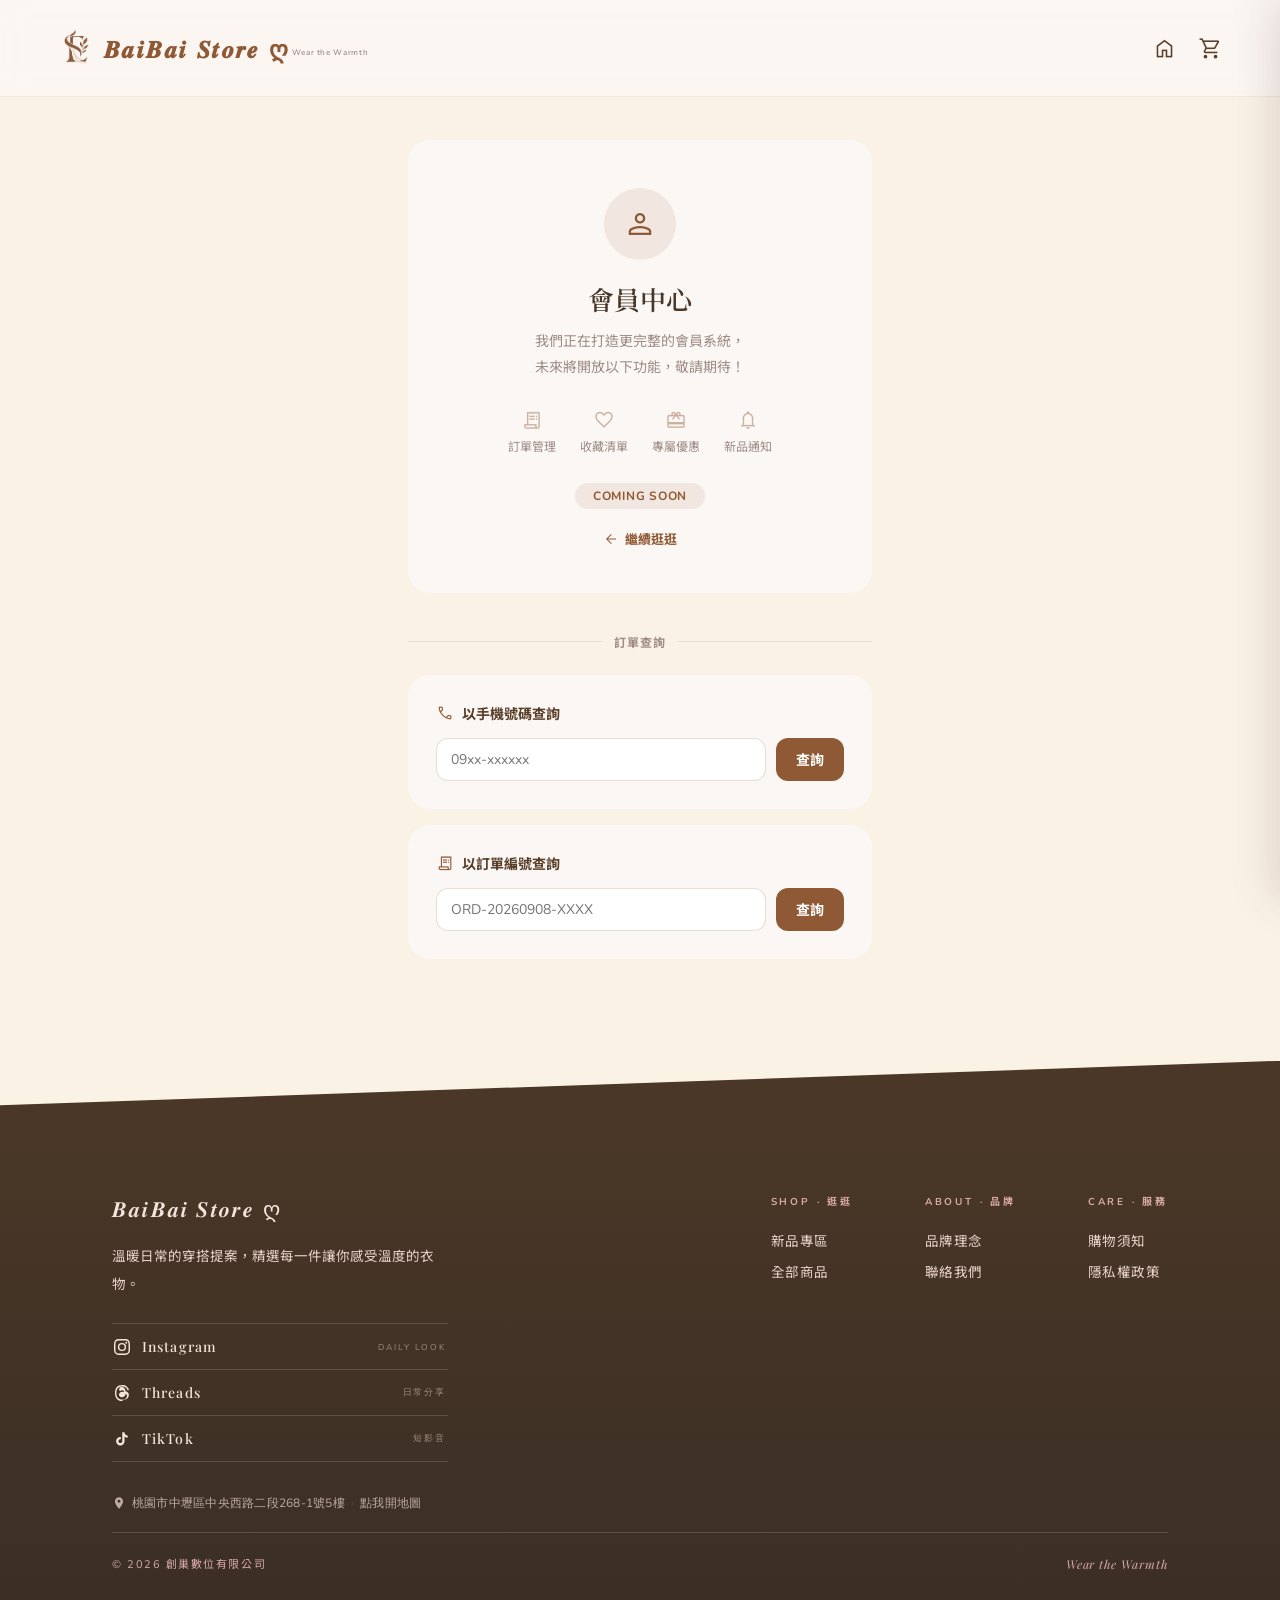
==== commit 3d52a22b: "add meta store config" ====
--- a/account.html
+++ b/account.html
@@ -176,6 +176,18 @@
 
     .result-msg { font-size: 14px; color: var(--c-secondary); text-align: center; padding: 24px 0; }
   </style>
+  <!-- Meta Pixel -->
+  <script>
+  !function(f,b,e,v,n,t,s){if(f.fbq)return;n=f.fbq=function(){n.callMethod?
+  n.callMethod.apply(n,arguments):n.queue.push(arguments)};if(!f._fbq)f._fbq=n;
+  n.push=n;n.loaded=!0;n.version='2.0';n.queue=[];t=b.createElement(e);t.async=!0;
+  t.src=v;s=b.getElementsByTagName(e)[0];s.parentNode.insertBefore(t,s)}(window,
+  document,'script','https://connect.facebook.net/en_US/fbevents.js');
+  fbq('init', '1105823902186663');
+  fbq('track', 'PageView');
+  </script>
+  <noscript><img height="1" width="1" style="display:none"
+  src="https://www.facebook.com/tr?id=1105823902186663&ev=PageView&noscript=1"/></noscript>
 </head>
 <body>
 
--- a/style.css
+++ b/style.css
@@ -601,7 +601,7 @@
   clip-path: polygon(-10% 100%, 100% 0, 100% 100%);
 }
 
-.footer-wrap { max-width: 1152px; margin: 0 auto; padding: 64px 24px 40px; }
+.footer-wrap { max-width: 1152px; margin: 0 auto; padding: 64px 24px 40px; display: flex; flex-direction: column; }
 @media (min-width: 768px) { .footer-wrap { padding: 84px 48px 48px; } }
 
 .footer-grid { display: flex; flex-direction: column; gap: 44px; }
@@ -636,6 +636,23 @@
   margin-left: auto; font-style: normal; font-family: 'Nunito', sans-serif;
   font-size: 8.5px; letter-spacing: .22em; text-transform: uppercase; color: var(--c-secondary);
 }
+.footer-info {
+  margin-top: auto;
+  padding: 32px 0 0;
+  text-align: left;
+}
+.fs-map {
+  display: inline-flex; align-items: center; gap: 6px;
+  text-decoration: none; color: rgba(234,211,206,.75);
+  font-family: 'Nunito', sans-serif; font-size: 12px;
+  transition: color .2s;
+}
+.fs-map:hover { color: rgba(234,211,206,1); }
+.fs-map svg { flex-shrink: 0; }
+.fs-map-addr { letter-spacing: .02em; }
+.fs-map-sep { opacity: .35; }
+.fs-map-cta { letter-spacing: .03em; }
+.fs-map:hover .fs-map-cta { text-decoration: underline; text-underline-offset: 3px; }
 
 .footer-store {
   display: flex; gap: 10px; align-items: flex-start;
@@ -660,7 +677,7 @@
 .footer-col a:hover { color: #F7CBD0; }
 
 .footer-bar {
-  border-top: 1px solid rgba(234,211,206,.2); margin-top: 56px; padding-top: 22px;
+  border-top: 1px solid rgba(234,211,206,.2); margin-top: 16px; padding-top: 22px;
   display: flex; flex-direction: column; gap: 6px;
   align-items: center; text-align: center;
 }
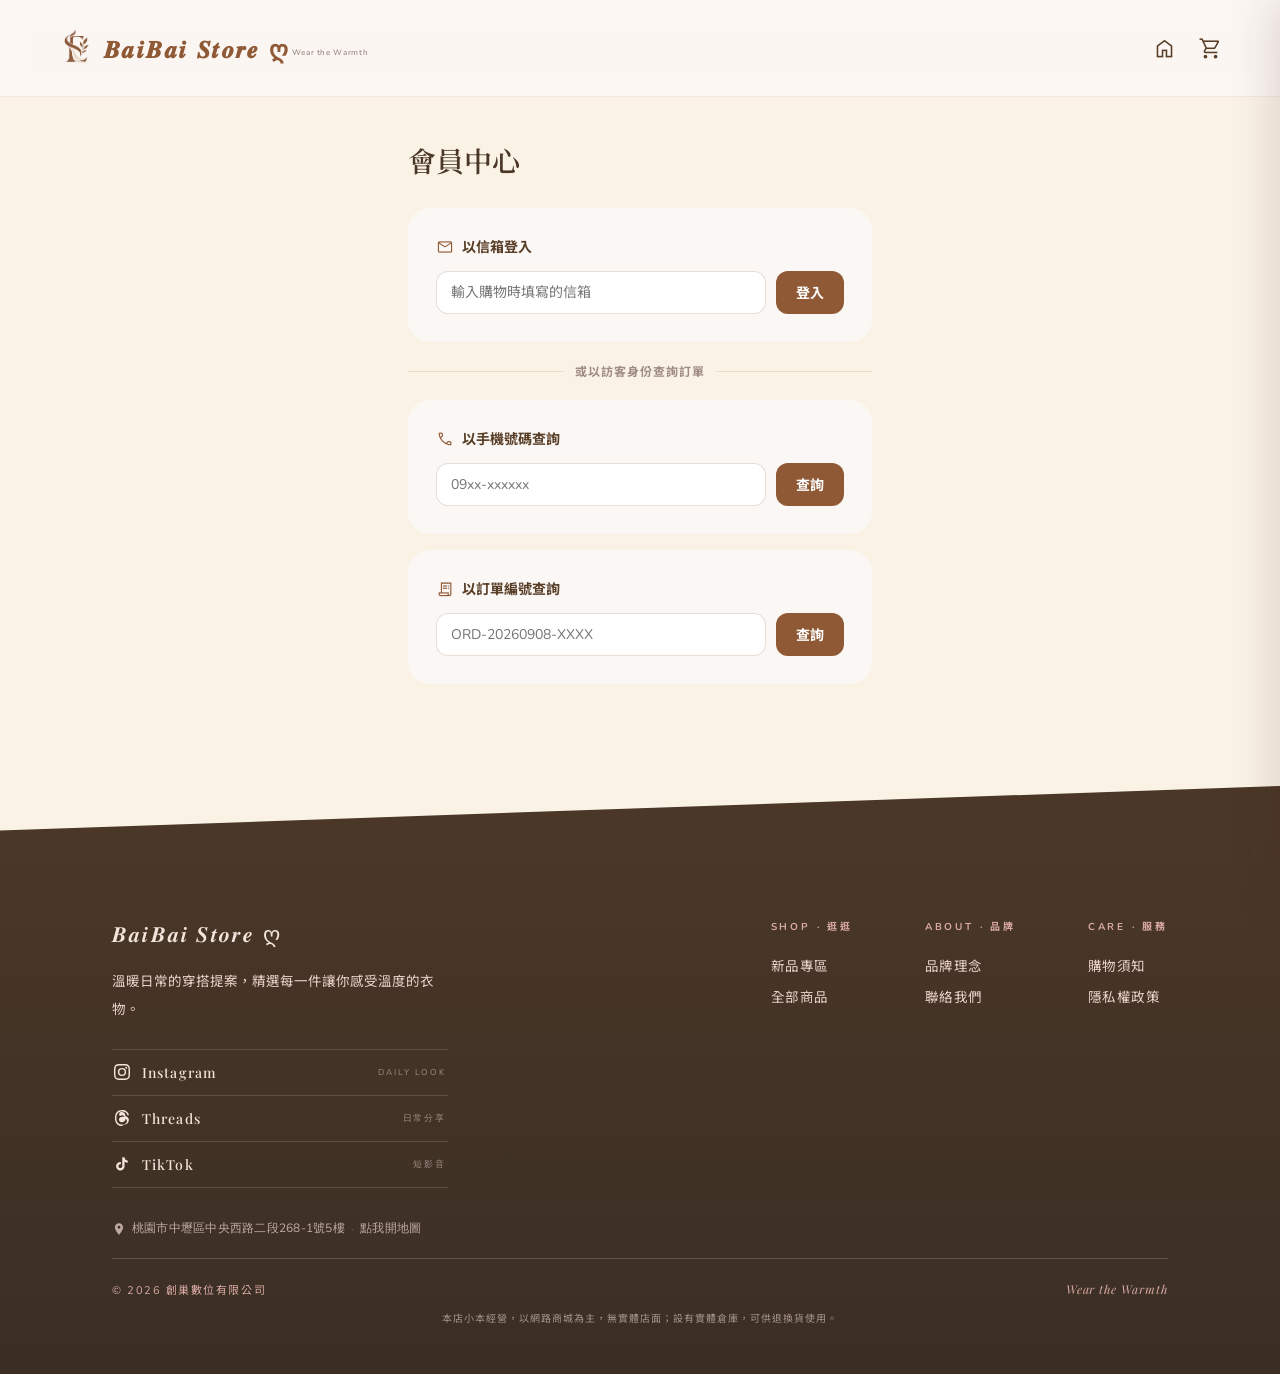
==== commit 8df9f883: "implement member portal with email login and order history Co-Authored-By: Claude Sonnet 4.6 <norepl" ====
--- a/account.html
+++ b/account.html
@@ -23,107 +23,32 @@
     }
     @media (min-width: 768px) { .account-page { padding: 140px 48px 100px; } }
 
-    /* ── Coming-soon banner ── */
-    .coming-banner {
-      text-align: center;
-      padding: 48px 24px 40px;
-      background: var(--c-surface);
-      border-radius: var(--r-card);
-      margin-bottom: 40px;
-    }
-    .coming-icon {
-      width: 72px; height: 72px;
-      margin: 0 auto 20px;
-      background: rgba(143,89,53,.1);
-      border-radius: 50%;
-      display: flex; align-items: center; justify-content: center;
-    }
-    .coming-icon .material-symbols-outlined {
-      font-size: 36px;
-      color: var(--c-primary);
-    }
-    .coming-title {
+    .page-title {
       font-family: 'Noto Serif TC', serif;
-      font-size: clamp(20px, 4vw, 26px);
+      font-size: clamp(22px, 4vw, 28px);
       font-weight: 600;
       color: var(--c-ft-dark);
-      margin-bottom: 12px;
-    }
-    .coming-sub {
-      font-size: 14px;
-      color: var(--c-secondary);
-      line-height: 1.85;
       margin-bottom: 28px;
     }
-    .coming-features {
-      display: flex;
-      justify-content: center;
-      gap: 24px;
-      flex-wrap: wrap;
-      margin-bottom: 28px;
-    }
-    .coming-feat {
-      display: flex; flex-direction: column; align-items: center; gap: 6px;
-      font-size: 12px; color: var(--c-secondary);
-    }
-    .coming-feat .material-symbols-outlined {
-      font-size: 22px;
-      color: rgba(143,89,53,.45);
-    }
-    .coming-badge {
-      display: inline-block;
-      padding: 5px 18px;
-      background: rgba(143,89,53,.1);
-      border-radius: var(--r-pill);
-      font-size: 12px; font-weight: 700;
-      color: var(--c-primary);
-      letter-spacing: .06em;
-    }
-    .coming-shop-link {
-      display: inline-flex; align-items: center; gap: 6px;
-      margin-top: 20px;
-      font-size: 13px; font-weight: 700;
-      color: var(--c-primary);
-      text-decoration: none;
-      transition: opacity .2s;
-    }
-    .coming-shop-link:hover { opacity: .75; }
-
-    /* ── Divider ── */
-    .section-divider {
-      display: flex; align-items: center; gap: 12px;
-      margin-bottom: 24px;
-    }
-    .section-divider::before,
-    .section-divider::after {
-      content: ''; flex: 1;
-      height: 1px; background: rgba(143,89,53,.15);
-    }
-    .section-divider span {
-      font-size: 12px; font-weight: 700;
-      color: var(--c-secondary); letter-spacing: .08em;
-      white-space: nowrap;
-    }
-
-    /* ── Query cards ── */
-    .query-card {
+
+    /* ── Form card ── */
+    .form-card {
       background: var(--c-surface);
       border-radius: var(--r-card);
       padding: 28px;
       margin-bottom: 16px;
     }
-    .query-card-title {
+    .form-card-title {
       font-weight: 700; font-size: 14px;
       color: var(--c-on-surface);
       margin-bottom: 14px;
       display: flex; align-items: center; gap: 8px;
     }
-    .query-card-title .material-symbols-outlined { color: var(--c-primary); font-size: 18px; }
+    .form-card-title .material-symbols-outlined { color: var(--c-primary); font-size: 18px; }
 
     .query-row { display: flex; gap: 10px; }
     .query-input {
-      flex: 1;
-      padding: 11px 14px;
+      flex: 1; padding: 11px 14px;
       border: 1.5px solid rgba(143,89,53,.2);
       border-radius: var(--r-input);
       background: #fff; font-family: inherit;
@@ -131,41 +56,106 @@
       outline: none; transition: border-color .2s;
     }
     .query-input:focus { border-color: var(--c-primary); }
-
     .btn-query {
       padding: 11px 20px;
       background: var(--c-primary); color: #fff;
       border: none; border-radius: var(--r-input);
       font-family: inherit; font-size: 14px; font-weight: 700;
-      cursor: pointer; white-space: nowrap;
-      transition: background .2s;
+      cursor: pointer; white-space: nowrap; transition: background .2s;
     }
     .btn-query:hover { background: var(--c-primary-dark); }
     .btn-query:disabled { opacity: .55; cursor: not-allowed; }
-
-    /* ── Order result cards ── */
+    .input-error { font-size: 12px; color: #c0392b; margin-top: 6px; display: none; }
+
+    /* ── Divider ── */
+    .section-divider {
+      display: flex; align-items: center; gap: 12px;
+      margin: 20px 0;
+    }
+    .section-divider::before, .section-divider::after {
+      content: ''; flex: 1; height: 1px; background: rgba(143,89,53,.15);
+    }
+    .section-divider span {
+      font-size: 12px; font-weight: 700;
+      color: var(--c-secondary); letter-spacing: .08em; white-space: nowrap;
+    }
+
+    /* ── Member view ── */
+    .member-profile-card {
+      background: var(--c-surface);
+      border-radius: var(--r-card);
+      padding: 28px;
+      margin-bottom: 16px;
+    }
+    .member-profile-head {
+      display: flex; align-items: center; gap: 16px;
+      margin-bottom: 20px;
+    }
+    .member-avatar {
+      width: 56px; height: 56px; border-radius: 50%;
+      background: rgba(143,89,53,.12);
+      display: flex; align-items: center; justify-content: center;
+      flex-shrink: 0;
+    }
+    .member-avatar .material-symbols-outlined { font-size: 28px; color: var(--c-primary); }
+    .member-greeting { flex: 1; min-width: 0; }
+    .member-greeting-name {
+      font-family: 'Noto Serif TC', serif;
+      font-size: 18px; font-weight: 600; color: var(--c-ft-dark);
+      white-space: nowrap; overflow: hidden; text-overflow: ellipsis;
+    }
+    .member-greeting-sub { font-size: 12px; color: var(--c-secondary); margin-top: 2px; }
+    .btn-logout {
+      padding: 7px 14px;
+      border: 1.5px solid rgba(143,89,53,.25);
+      border-radius: var(--r-pill);
+      background: #fff; font-family: inherit;
+      font-size: 12px; font-weight: 700;
+      color: var(--c-secondary); cursor: pointer;
+      white-space: nowrap; transition: all .2s; flex-shrink: 0;
+    }
+    .btn-logout:hover { border-color: var(--c-primary); color: var(--c-primary); }
+
+    .member-info-rows { display: flex; flex-direction: column; gap: 0; }
+    .member-info-row {
+      display: flex; justify-content: space-between;
+      padding: 10px 0; border-bottom: 1px solid rgba(143,89,53,.08);
+      font-size: 13px;
+    }
+    .member-info-row:last-child { border-bottom: none; }
+    .member-info-label { color: var(--c-secondary); }
+    .member-info-val { font-weight: 600; color: var(--c-on-surface); }
+
+    .stats-row {
+      display: grid; grid-template-columns: 1fr 1fr;
+      gap: 12px; margin-bottom: 16px;
+    }
+    .stat-card {
+      background: var(--c-surface); border-radius: var(--r-card);
+      padding: 18px 20px; text-align: center;
+    }
+    .stat-label { font-size: 11px; color: var(--c-secondary); font-weight: 700; letter-spacing: .06em; text-transform: uppercase; }
+    .stat-val { font-size: 22px; font-weight: 800; color: var(--c-primary); margin-top: 6px; }
+
+    .orders-section-title {
+      font-weight: 700; font-size: 14px; color: var(--c-on-surface);
+      margin-bottom: 12px; display: flex; align-items: center; gap: 8px;
+    }
+    .orders-section-title .material-symbols-outlined { font-size: 18px; color: var(--c-primary); }
+
+    /* ── Order cards ── */
     .order-card {
-      background: #fff;
-      border-radius: 12px;
-      padding: 16px 20px;
-      margin-top: 10px;
-      cursor: pointer;
-      transition: box-shadow .2s;
+      background: #fff; border-radius: 12px;
+      padding: 16px 20px; margin-bottom: 10px;
       text-decoration: none; display: block; color: inherit;
       border: 1px solid rgba(143,89,53,.1);
+      transition: box-shadow .2s;
     }
     .order-card:hover { box-shadow: 0 4px 20px rgba(74,43,39,.1); }
-    .order-card-head {
-      display: flex; justify-content: space-between; align-items: center;
-      margin-bottom: 4px;
-    }
+    .order-card-head { display: flex; justify-content: space-between; align-items: center; margin-bottom: 4px; }
     .order-no { font-size: 13px; font-weight: 700; }
     .order-date { font-size: 12px; color: var(--c-secondary); margin-bottom: 4px; }
-    .status-pill {
-      display: inline-block; padding: 2px 10px;
-      border-radius: var(--r-pill);
-      font-size: 12px; font-weight: 700;
-    }
+    .status-pill { display: inline-block; padding: 2px 10px; border-radius: var(--r-pill); font-size: 12px; font-weight: 700; }
     .status-pending  { background: rgba(230,126,34,.15); color: #c0772a; }
     .status-paid     { background: rgba(39,174,96,.15);  color: #1e8449; }
     .status-shipped  { background: rgba(41,128,185,.15); color: #1a5e8a; }
@@ -261,72 +251,107 @@
 <div id="toast"></div>
 
 <main class="account-page">
-
-  <!-- Coming Soon Banner -->
-  <div class="coming-banner">
-    <div class="coming-icon">
-      <span class="material-symbols-outlined">person</span>
-    </div>
-    <h1 class="coming-title">會員中心</h1>
-    <p class="coming-sub">
-      我們正在打造更完整的會員系統，<br>
-      未來將開放以下功能，敬請期待！
+  <h1 class="page-title">會員中心</h1>
+
+  <!-- ── 訪客視圖 ── -->
+  <div id="guest-view">
+
+    <!-- 信箱登入 -->
+    <div class="form-card">
+      <p class="form-card-title">
+        <span class="material-symbols-outlined">mail</span>以信箱登入
+      </p>
+      <div class="query-row">
+        <input class="query-input" type="email" id="input-email"
+               placeholder="輸入購物時填寫的信箱"
+               onkeydown="if(event.key==='Enter') loginByEmail()">
+        <button class="btn-query" id="btn-email" onclick="loginByEmail()">登入</button>
+      </div>
+      <p class="input-error" id="email-error"></p>
+    </div>
+
+    <div class="section-divider"><span>或以訪客身份查詢訂單</span></div>
+
+    <!-- 手機查詢 -->
+    <div class="form-card">
+      <p class="form-card-title">
+        <span class="material-symbols-outlined">phone</span>以手機號碼查詢
+      </p>
+      <div class="query-row">
+        <input class="query-input" type="tel" id="input-phone"
+               placeholder="09xx-xxxxxx"
+               onkeydown="if(event.key==='Enter') queryByPhone()">
+        <button class="btn-query" id="btn-phone" onclick="queryByPhone()">查詢</button>
+      </div>
+      <div id="phone-results"></div>
+    </div>
+
+    <!-- 訂單編號查詢 -->
+    <div class="form-card">
+      <p class="form-card-title">
+        <span class="material-symbols-outlined">receipt_long</span>以訂單編號查詢
+      </p>
+      <div class="query-row">
+        <input class="query-input" type="text" id="input-order-no"
+               placeholder="ORD-20260908-XXXX"
+               onkeydown="if(event.key==='Enter') queryByOrderNo()">
+        <button class="btn-query" id="btn-order-no" onclick="queryByOrderNo()">查詢</button>
+      </div>
+      <div id="orderno-results"></div>
+    </div>
+
+  </div>
+
+  <!-- ── 會員視圖 ── -->
+  <div id="member-view" hidden>
+
+    <!-- 個人資料 -->
+    <div class="member-profile-card">
+      <div class="member-profile-head">
+        <div class="member-avatar">
+          <span class="material-symbols-outlined">person</span>
+        </div>
+        <div class="member-greeting">
+          <p class="member-greeting-name" id="member-name">—</p>
+          <p class="member-greeting-sub">會員</p>
+        </div>
+        <button class="btn-logout" onclick="logout()">登出</button>
+      </div>
+      <div class="member-info-rows">
+        <div class="member-info-row">
+          <span class="member-info-label">信箱</span>
+          <span class="member-info-val" id="member-email">—</span>
+        </div>
+        <div class="member-info-row">
+          <span class="member-info-label">手機</span>
+          <span class="member-info-val" id="member-phone">—</span>
+        </div>
+        <div class="member-info-row">
+          <span class="member-info-label">加入時間</span>
+          <span class="member-info-val" id="member-since">—</span>
+        </div>
+      </div>
+    </div>
+
+    <!-- 統計 -->
+    <div class="stats-row">
+      <div class="stat-card">
+        <p class="stat-label">訂單數</p>
+        <p class="stat-val" id="stat-order-count">—</p>
+      </div>
+      <div class="stat-card">
+        <p class="stat-label">累計消費</p>
+        <p class="stat-val" id="stat-total-spent">—</p>
+      </div>
+    </div>
+
+    <!-- 歷史訂單 -->
+    <p class="orders-section-title">
+      <span class="material-symbols-outlined">receipt_long</span>歷史訂單
     </p>
-    <div class="coming-features">
-      <div class="coming-feat">
-        <span class="material-symbols-outlined">receipt_long</span>
-        訂單管理
-      </div>
-      <div class="coming-feat">
-        <span class="material-symbols-outlined">favorite</span>
-        收藏清單
-      </div>
-      <div class="coming-feat">
-        <span class="material-symbols-outlined">redeem</span>
-        專屬優惠
-      </div>
-      <div class="coming-feat">
-        <span class="material-symbols-outlined">notifications</span>
-        新品通知
-      </div>
-    </div>
-    <span class="coming-badge">COMING SOON</span>
-    <br>
-    <a class="coming-shop-link" href="index.html#shop">
-      <span class="material-symbols-outlined" style="font-size:16px">arrow_back</span>
-      繼續逛逛
-    </a>
+    <div id="member-orders"></div>
+
   </div>
-
-  <!-- 訂單查詢 -->
-  <div class="section-divider"><span>訂單查詢</span></div>
-
-  <div class="query-card">
-    <p class="query-card-title">
-      <span class="material-symbols-outlined">phone</span>以手機號碼查詢
-    </p>
-    <div class="query-row">
-      <input class="query-input" type="tel" id="input-phone"
-             placeholder="09xx-xxxxxx"
-             onkeydown="if(event.key==='Enter') queryByPhone()">
-      <button class="btn-query" id="btn-phone" onclick="queryByPhone()">查詢</button>
-    </div>
-    <div id="phone-results"></div>
-  </div>
-
-  <div class="query-card">
-    <p class="query-card-title">
-      <span class="material-symbols-outlined">receipt_long</span>以訂單編號查詢
-    </p>
-    <div class="query-row">
-      <input class="query-input" type="text" id="input-order-no"
-             placeholder="ORD-20260908-XXXX"
-             onkeydown="if(event.key==='Enter') queryByOrderNo()">
-      <button class="btn-query" id="btn-order-no" onclick="queryByOrderNo()">查詢</button>
-    </div>
-    <div id="orderno-results"></div>
-  </div>
-
 </main>
 
 <!-- footer 由 script.js renderFooter() 動態插入 -->
@@ -334,12 +359,78 @@
 <script src="script.js"></script>
 <script>
   const API = 'https://brand-api.crazyfunlife8.workers.dev';
+  const SESSION_KEY = 'ember_member';
 
   const STATUS_LABEL = {
     pending:'待付款', paid:'已付款',
     shipped:'已出貨', done:'已完成', cancelled:'已取消',
   };
 
+  // ── 登入 ──
+  async function loginByEmail() {
+    const email = document.getElementById('input-email').value.trim().toLowerCase();
+    const errEl = document.getElementById('email-error');
+    errEl.style.display = 'none';
+    if (!email) return;
+
+    const btn = document.getElementById('btn-email');
+    btn.disabled = true; btn.textContent = '查詢中…';
+
+    try {
+      const res  = await fetch(`${API}/api/members/me?email=${encodeURIComponent(email)}`);
+      const data = await res.json();
+      if (!data.ok) throw new Error(data.error || '查詢失敗');
+      sessionStorage.setItem(SESSION_KEY, JSON.stringify(data));
+      showMemberView(data);
+    } catch (err) {
+      errEl.textContent = err.message;
+      errEl.style.display = 'block';
+    } finally {
+      btn.disabled = false; btn.textContent = '登入';
+    }
+  }
+
+  // ── 登出 ──
+  function logout() {
+    sessionStorage.removeItem(SESSION_KEY);
+    document.getElementById('guest-view').hidden  = false;
+    document.getElementById('member-view').hidden = true;
+    document.getElementById('input-email').value  = '';
+  }
+
+  // ── 顯示會員資料 ──
+  function showMemberView({ member, orders }) {
+    document.getElementById('guest-view').hidden  = true;
+    document.getElementById('member-view').hidden = false;
+
+    document.getElementById('member-name').textContent  = member.name  || '會員';
+    document.getElementById('member-email').textContent = member.email;
+    document.getElementById('member-phone').textContent = member.phone || '—';
+    document.getElementById('member-since').textContent = member.created_at?.slice(0, 10) || '—';
+
+    const completedOrders = orders.filter(o => o.status !== 'cancelled');
+    const totalSpent = completedOrders.reduce((s, o) => s + Number(o.total), 0);
+    document.getElementById('stat-order-count').textContent  = completedOrders.length;
+    document.getElementById('stat-total-spent').textContent  = 'NT$' + totalSpent.toLocaleString();
+
+    const container = document.getElementById('member-orders');
+    if (!orders.length) {
+      container.innerHTML = '<p class="result-msg">目前尚無訂單紀錄。</p>';
+      return;
+    }
+    container.innerHTML = orders.map(o => `
+      <a class="order-card" href="order.html?no=${o.order_no}">
+        <div class="order-card-head">
+          <span class="order-no">${o.order_no}</span>
+          <span class="status-pill status-${o.status}">${STATUS_LABEL[o.status] || o.status}</span>
+        </div>
+        <p class="order-date">${o.created_at?.slice(0, 16) || ''}</p>
+        <p class="order-items">${o.items.map(i => i.name).join('、')}</p>
+        <p class="order-total">NT$${o.total.toLocaleString()}</p>
+      </a>`).join('');
+  }
+
+  // ── 訪客查詢（手機）──
   async function queryByPhone() {
     const phone = document.getElementById('input-phone').value.trim();
     if (!phone) return;
@@ -357,6 +448,7 @@
     }
   }
 
+  // ── 訪客查詢（訂單編號）──
   async function queryByOrderNo() {
     const no = document.getElementById('input-order-no').value.trim();
     if (!no) return;
@@ -394,11 +486,20 @@
       </a>`).join('');
   }
 
-  const urlNo = new URLSearchParams(location.search).get('no');
-  if (urlNo) {
-    document.getElementById('input-order-no').value = urlNo;
-    queryByOrderNo();
-  }
+  // ── 初始化 ──
+  (function init() {
+    // 還原 session
+    const stored = sessionStorage.getItem(SESSION_KEY);
+    if (stored) {
+      try { showMemberView(JSON.parse(stored)); return; } catch {}
+    }
+    // URL 帶訂單編號（從其他頁面跳來）
+    const urlNo = new URLSearchParams(location.search).get('no');
+    if (urlNo) {
+      document.getElementById('input-order-no').value = urlNo;
+      queryByOrderNo();
+    }
+  })();
 </script>
 </body>
 </html>
--- a/style.css
+++ b/style.css
@@ -683,9 +683,21 @@
 }
 @media (min-width: 640px) { .footer-bar { flex-direction: row; justify-content: space-between; text-align: left; } }
 .footer-bar .ft-copy { font-size: 11px; letter-spacing: .14em; color: var(--c-accent); }
+.footer-note {
+  margin-top: 10px; font-size: 11px; color: rgba(234,211,206,.35);
+  letter-spacing: .04em; text-align: center;
+}
 .footer-bar .ft-tagline {
   font-family: 'Playfair Display', serif; font-style: italic;
   font-size: 12px; letter-spacing: .08em; color: var(--c-accent);
+}
+
+.footer-note {
+  margin-top: 12px; font-size: 10px; letter-spacing: .1em;
+  color: rgba(234,211,206,.6);
+  display: flex; 
+  flex-direction: column;
+  text-align: center;
 }
 
 /* ══════════════════════════════════════════
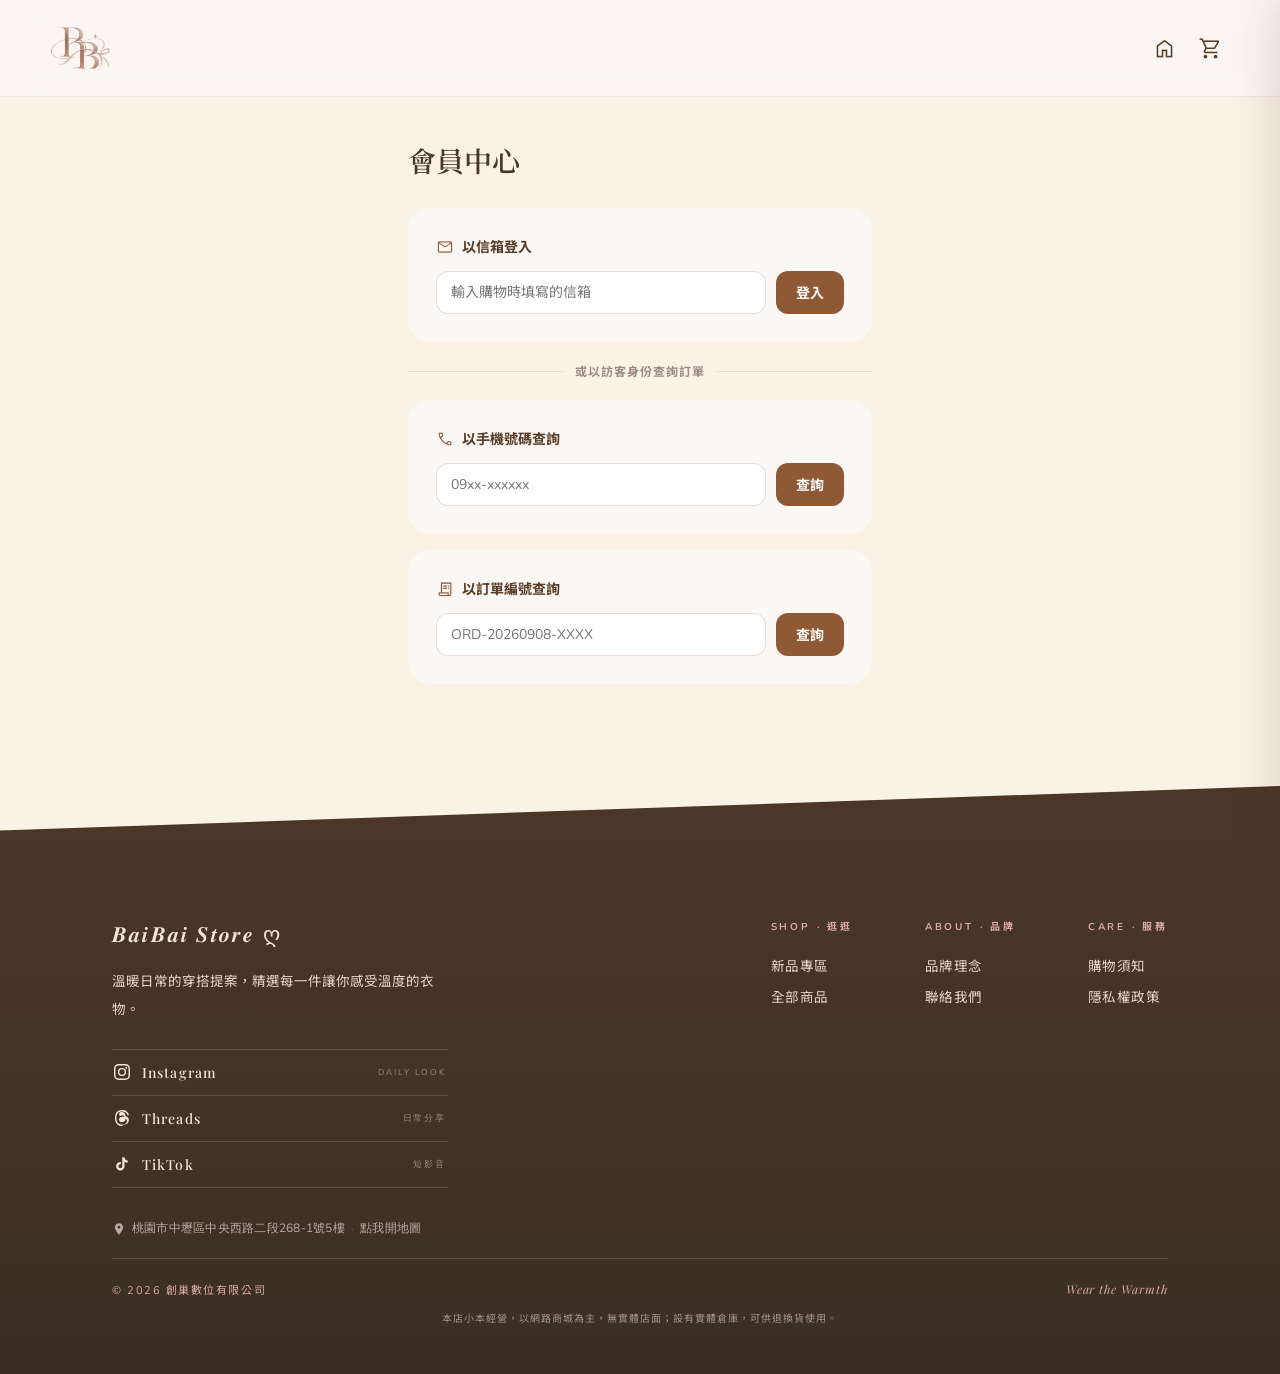
==== commit 10709fa9: "change new logo & tryon tools description" ====
--- a/account.html
+++ b/account.html
@@ -185,9 +185,7 @@
 <header id="site-header">
   <nav class="header-nav">
     <a href="index.html" class="header-logo" aria-label="品牌首頁">
-      <img src="/image/cloth_logo.png" alt="Wear the Warmth">
-      <p class="logo-text">𝑩𝒂𝒊𝑩𝒂𝒊 𝑺𝒕𝒐𝒓𝒆 ღ</p>
-      <span class="logo-text-span">Wear the Warmth</span>
+      <img src="/image/logo_mark.png" alt="BaiBai Store">
     </a>
     <div class="header-actions">
       <a href="index.html" class="icon-btn" aria-label="回首頁">
@@ -235,11 +233,6 @@
         <p class="cart-perk-desc">消費滿 NT$5,000<br>享免運優惠</p>
       </div>
       <div class="cart-perk">
-        <span class="material-symbols-outlined">package_2</span>
-        <p class="cart-perk-title">快速出貨</p>
-        <p class="cart-perk-desc">現貨 1–3 天<br>快速出貨</p>
-      </div>
-      <div class="cart-perk">
         <span class="material-symbols-outlined">favorite</span>
         <p class="cart-perk-title">貼心服務</p>
         <p class="cart-perk-desc">有問題歡迎<br>聯繫客服</p>
@@ -359,7 +352,7 @@
 <script src="script.js"></script>
 <script>
   const API = 'https://brand-api.crazyfunlife8.workers.dev';
-  const SESSION_KEY = 'ember_member';
+  const STORAGE_KEY = 'ember_member_email';
 
   const STATUS_LABEL = {
     pending:'待付款', paid:'已付款',
@@ -380,7 +373,7 @@
       const res  = await fetch(`${API}/api/members/me?email=${encodeURIComponent(email)}`);
       const data = await res.json();
       if (!data.ok) throw new Error(data.error || '查詢失敗');
-      sessionStorage.setItem(SESSION_KEY, JSON.stringify(data));
+      localStorage.setItem(STORAGE_KEY, email);
       showMemberView(data);
     } catch (err) {
       errEl.textContent = err.message;
@@ -392,7 +385,7 @@
 
   // ── 登出 ──
   function logout() {
-    sessionStorage.removeItem(SESSION_KEY);
+    localStorage.removeItem(STORAGE_KEY);
     document.getElementById('guest-view').hidden  = false;
     document.getElementById('member-view').hidden = true;
     document.getElementById('input-email').value  = '';
@@ -487,11 +480,19 @@
   }
 
   // ── 初始化 ──
-  (function init() {
-    // 還原 session
-    const stored = sessionStorage.getItem(SESSION_KEY);
-    if (stored) {
-      try { showMemberView(JSON.parse(stored)); return; } catch {}
+  (async function init() {
+    const savedEmail = localStorage.getItem(STORAGE_KEY);
+    if (savedEmail) {
+      const btn = document.getElementById('btn-email');
+      btn.disabled = true;
+      try {
+        const res  = await fetch(`${API}/api/members/me?email=${encodeURIComponent(savedEmail)}`);
+        const data = await res.json();
+        if (data.ok) { showMemberView(data); return; }
+        // email 已失效（例如會員資料被刪），清除並顯示訪客頁
+        localStorage.removeItem(STORAGE_KEY);
+      } catch {}
+      btn.disabled = false;
     }
     // URL 帶訂單編號（從其他頁面跳來）
     const urlNo = new URLSearchParams(location.search).get('no');
--- a/style.css
+++ b/style.css
@@ -75,13 +75,14 @@
 .header-logo {
   display: flex; align-items: center; text-decoration: none; flex-shrink: 0;
 }
-.header-logo img { height: 48px; width: auto; object-fit: contain; }
-@media (min-width: 768px) { .header-logo img { height: 56px; } }
+.header-logo img { height: 52px; max-width: 120px; width: auto; object-fit: contain; }
+@media (min-width: 768px) { .header-logo img { height: 64px; max-width: none; } }
 /* 文字 logo 備用 (沒有圖時顯示) */
 .logo-text {
   font-family: 'Playfair Display', serif;
   font-size: 24px; font-weight: 600;
   color: var(--c-primary); letter-spacing: .1em;
+  display: none;
 }
 .logo-text-span {
   font-family: 'Nunito', 'Noto Sans TC', sans-serif;
@@ -89,6 +90,11 @@
   color: var(--c-secondary); letter-spacing: .08em;
   top: 4px; left: 1px;
   position: relative;
+  display: none;
+}
+@media (min-width: 480px) {
+  .logo-text { display: block; }
+  .logo-text-span { display: inline; }
 }
 
 .header-actions { display: flex; align-items: center; gap: 2px; margin-left: auto; }
@@ -347,11 +353,11 @@
 @media (min-width: 768px) {
   .shop-sidebar {
     display: block;
-    width: 172px;
+    width: 196px;
     flex-shrink: 0;
     position: sticky;
     top: 108px;
-    padding-right: 28px;
+    padding-right: 8px;
     margin-right: 40px;
     border-right: 1px solid rgba(192,128,122,.15);
   }
@@ -373,7 +379,7 @@
 
 .sidebar-btn {
   display: block; width: 100%;
-  padding: 9px 12px 9px 14px;
+  padding: 9px 2px 9px 14px;
   background: none;
   border: none;
   border-left: 2.5px solid transparent;
